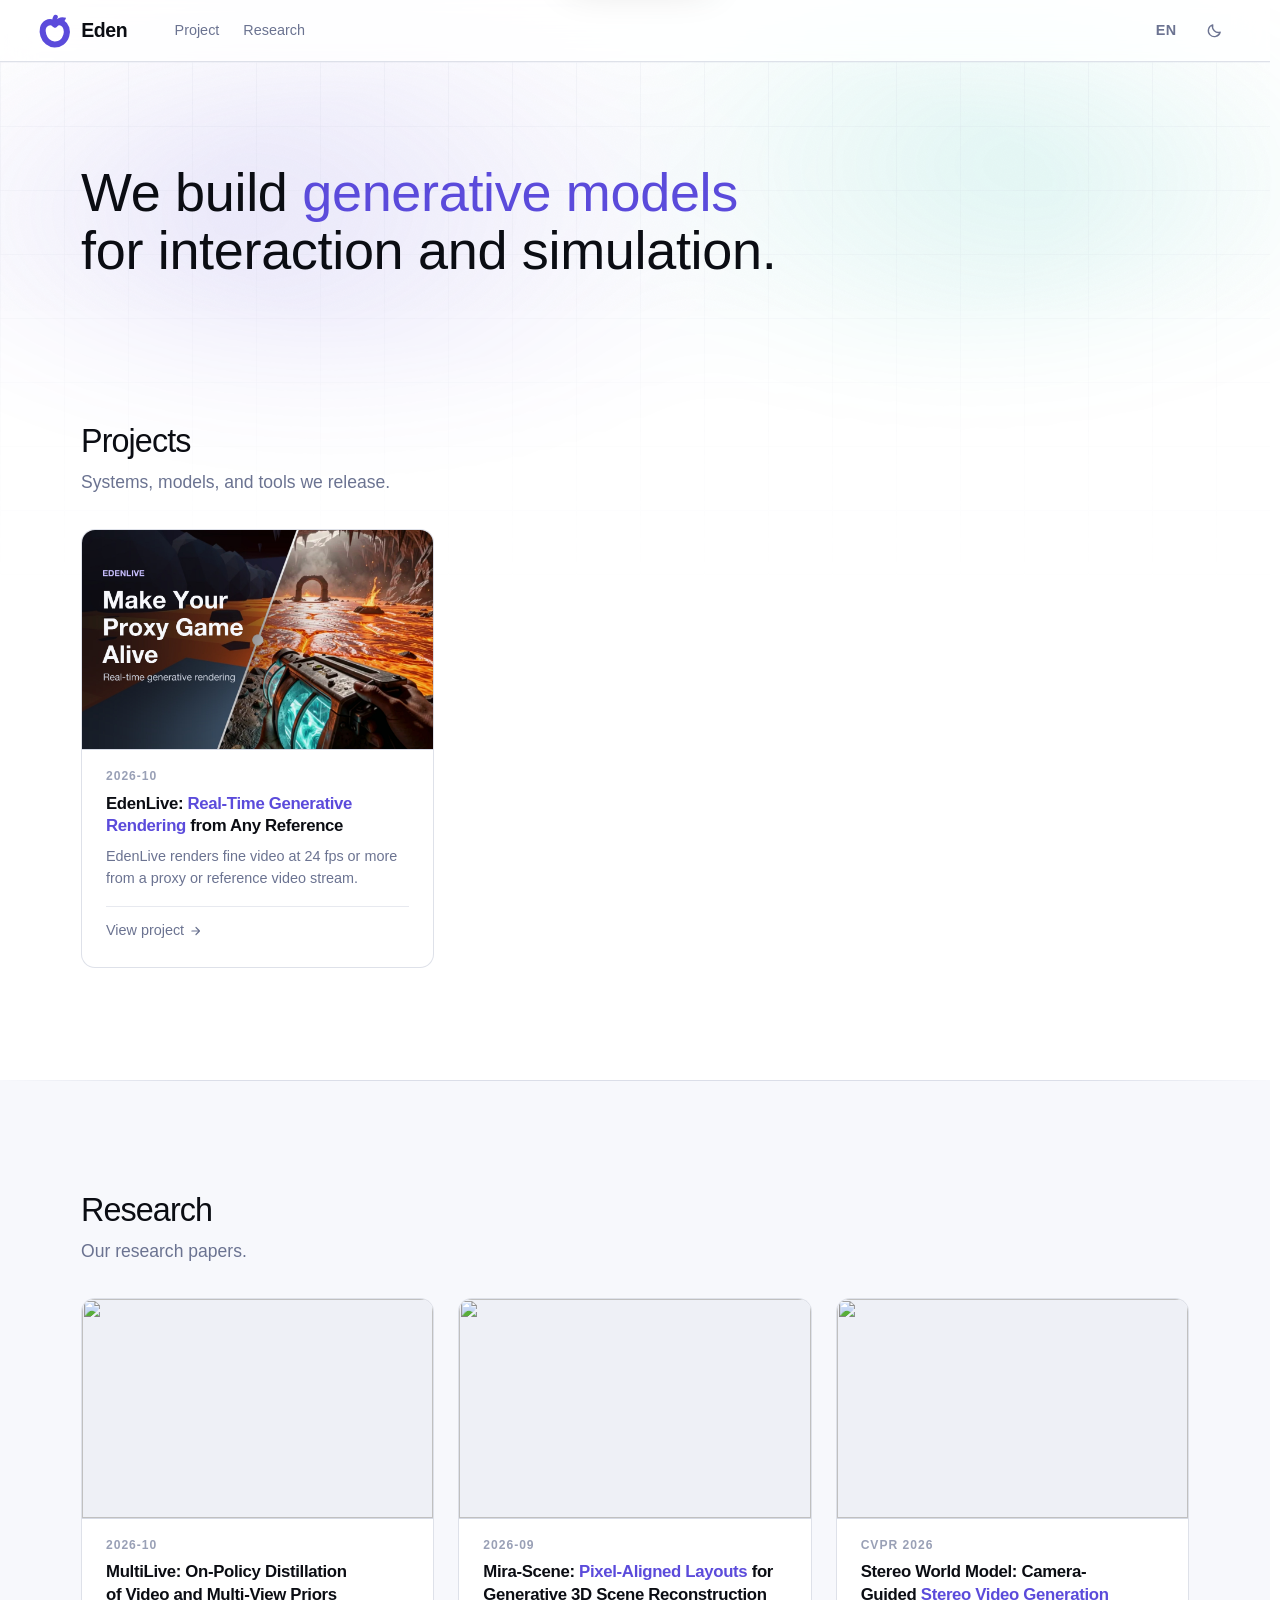
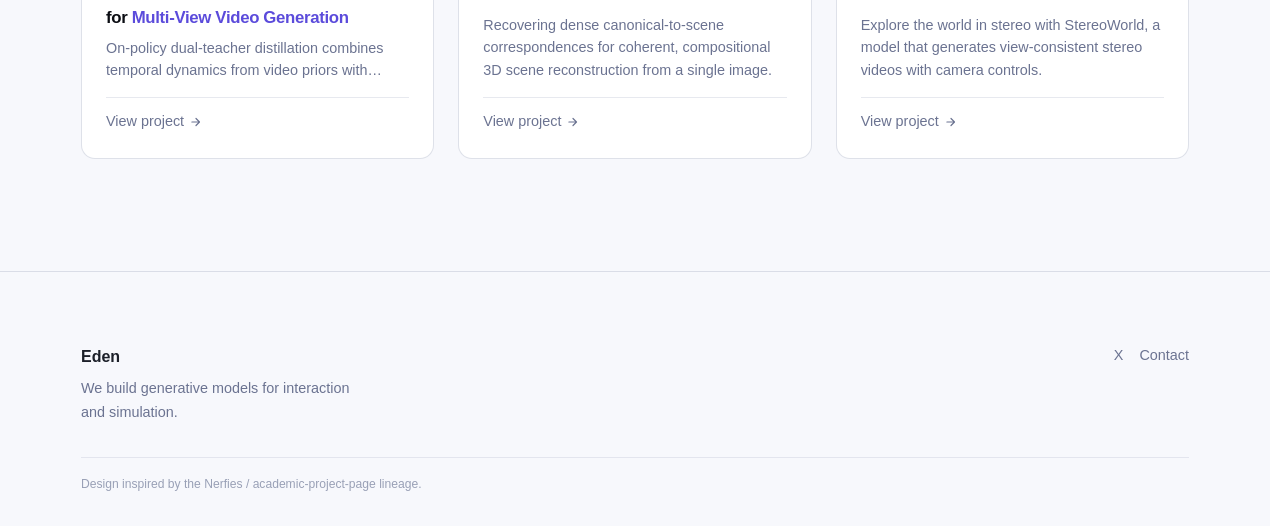
==== index.html @ 107001da "Add the EdenLive project page Real copy, hero video strip, and the four application carousels, with " ====
<!DOCTYPE html>
<html lang="zh-CN">
<head>
<meta charset="utf-8">
<meta name="viewport" content="width=device-width, initial-scale=1">

<!-- 下面这些 meta 的内容会被 js/app.js 按当前页面动态改写；
     这里的值是没有 JS 时的兜底 / 爬虫首屏看到的默认值。 -->
<title>Eden</title>
<meta name="description" content="Eden — generative models for interaction and simulation.">
<meta name="keywords" content="generative model, game, simulation, video generation, scene">
<meta name="author" content="Eden">
<link rel="canonical" href="">

<meta property="og:type" content="website">
<meta property="og:title" content="Eden">
<meta property="og:description" content="Eden — generative models for interaction and simulation.">
<meta property="og:image" content="https://huggingface.co/datasets/huanngzh/page-assets/resolve/main/assets/stereo-world/images/teaser.jpg">
<meta name="twitter:card" content="summary_large_image">

<link rel="icon" type="image/svg+xml" href="assets/favicon.svg">

<!-- 字体：Google Sans Flex（正文/标题）+ Google Sans Code（代码）。
     不想依赖 Google Fonts 就删掉这三行，CSS 里有系统字体兜底。 -->
<link rel="preconnect" href="https://fonts.googleapis.com">
<link rel="preconnect" href="https://fonts.gstatic.com" crossorigin>
<link rel="stylesheet" href="https://fonts.googleapis.com/css2?family=Google+Sans+Flex:opsz,wght@6..144,1..1000&family=Google+Sans+Code:wght@400;500&display=swap">

<link rel="stylesheet" href="css/style.css">
</head>

<body>
<!-- 下面这些静态文案由 js/app.js 的 initLang() 按当前语言改写，
     这里填的是无 JS 时的兜底值。 -->
<a class="skip-link" id="skip-link" href="#main">跳到正文</a>
<div class="progress" id="progress" aria-hidden="true"></div>

<!-- ==============================================================  header
     铺满整宽。左：team name。中：Project / Research / Blog 主导航。
     右：项目切换器（只在项目详情页出现）+ 主题切换。 -->
<header class="site-header" id="site-header">
  <div class="header-inner">
    <a class="brand" id="brand-link" href="?">
      <img class="brand__logo" id="brand-logo" src="assets/logo.svg" alt="">
      <span class="brand__name">
        <span class="full" id="brand-full">Eden</span>
        <span class="short" id="brand-short">Eden</span>
      </span>
    </a>

    <nav class="header-nav" id="header-nav" aria-label="主导航"></nav>

    <span class="header-spacer"></span>

    <!-- 项目切换器：列表页会被 JS 隐藏 -->
    <div class="switcher" id="switcher" hidden>
      <button class="switcher__btn" id="switcher-btn" type="button"
              aria-haspopup="listbox" aria-expanded="false" aria-controls="switcher-menu">
        <span class="label" id="switcher-label">Projects</span>
        <svg class="caret" viewBox="0 0 24 24" fill="none" stroke="currentColor"
             stroke-width="2.2" stroke-linecap="round" stroke-linejoin="round" aria-hidden="true">
          <path d="m6 9 6 6 6-6"/>
        </svg>
      </button>
      <div class="switcher__menu" id="switcher-menu" role="listbox"
           aria-label="选择项目" data-open="false"></div>
    </div>

    <!-- 中英切换：按钮上显示的是"当前语言"，点一下换到另一种 -->
    <button class="lang-btn" id="lang-toggle" type="button" aria-label="切换语言">中</button>

    <button class="icon-btn" id="theme-toggle" type="button" aria-label="切换深浅色模式"></button>
  </div>
</header>

<!-- ================================================================ main -->
<main id="main">
  <!-- hero 由 js 渲染：列表页是栏目标题，详情页是论文标题/作者/链接/teaser -->
  <div class="hero" id="hero">
    <div class="wrap">
      <p id="hero-placeholder" style="padding:5rem 0;color:var(--text-muted)">正在加载…</p>
    </div>
  </div>

  <!-- 章节内导航，吸附在 header 下面（只有详情页会填充） -->
  <nav class="toc" id="toc" aria-label="章节导航" hidden></nav>

  <!-- 列表页的卡片 / 详情页的各 section 都插到这里 -->
  <div id="sections"></div>
</main>

<!-- ============================================================== footer -->
<footer class="site-footer">
  <div class="wrap footer-grid">
    <div>
      <strong id="footer-team" style="color:var(--text);font-size:1rem"></strong>
      <p id="footer-note" style="margin-top:.4rem;max-width:46ch"></p>
    </div>
    <nav class="footer-links" id="footer-links" aria-label="页脚链接"></nav>
  </div>
  <div class="wrap">
    <p class="credit" id="footer-credit"></p>
  </div>
</footer>

<!-- ============================================================ lightbox -->
<div class="lightbox" id="lightbox" data-open="false" role="dialog" aria-modal="true" aria-label="放大预览">
  <button class="lightbox__close" id="lightbox-close" type="button" aria-label="关闭预览">
    <svg viewBox="0 0 24 24" fill="none" stroke="currentColor" stroke-width="2.2"
         stroke-linecap="round" aria-hidden="true"><path d="M6 6l12 12M18 6 6 18"/></svg>
  </button>
  <div class="lightbox__inner">
    <div id="lightbox-stage"></div>
    <p class="lightbox__caption" id="lightbox-caption"></p>
  </div>
</div>

<!-- 内容数据。改内容只动这个文件。 -->
<script src="data/projects.js"></script>
<script src="js/app.js"></script>
</body>
</html>
---- css/style.css ----
/* =============================================================================
 * Project page stylesheet
 * -----------------------------------------------------------------------------
 * 结构：tokens → reset → primitives → header → hero → sections → components
 *      → footer → motion → print
 * 换配色只需要动 :root 里 "品牌色" 那几行；深色模式会自动跟着推导。
 * ========================================================================== */

/* ============================================================ 1. TOKENS === */
:root {
  /* ---- 品牌色（换主题从这里开始，全站只用这两个）---- */
  --brand:      #5b4bdb;   /* 主色：链接、标题强调、进度条 */
  --accent:     #0fb5a6;   /* 副色：hero 环境光、复制成功态 */

  --brand-soft: color-mix(in srgb, var(--brand) 10%, var(--paper));
  --brand-ring: color-mix(in srgb, var(--brand) 32%, transparent);

  /* ---- 中性色阶 ---- */
  --ink-950: #0b0d13;
  --ink-900: #12141c;
  --ink-800: #1c2029;
  --ink-700: #333a4d;
  --ink-500: #6b7391;
  --ink-400: #99a0b6;
  --ink-300: #c4c9d8;
  --ink-100: #eef0f6;
  --ink-050: #f7f8fc;
  --paper:   #ffffff;

  /* ---- 语义色 ---- */
  --bg:            var(--paper);
  --bg-alt:        var(--ink-050);
  --bg-sunken:     var(--ink-100);
  --bg-glass:      color-mix(in srgb, var(--paper) 72%, transparent);
  --text:          var(--ink-800);
  --text-strong:   var(--ink-950);
  --text-muted:    var(--ink-500);
  --text-faint:    var(--ink-400);
  --border:        color-mix(in srgb, var(--ink-300) 55%, transparent);
  --border-strong: var(--ink-300);
  --hairline:      color-mix(in srgb, var(--ink-300) 40%, transparent);

  /* ---- 排版 ----
   * Google Sans Flex 是可变字体，正文和标题共用，
   * 层次靠字重和光学尺寸，不再单独上衬线。中文它不覆盖，落到后面的
   * PingFang / 雅黑。离线或被墙时整条回退到系统字体栈。 */
  --font-sans: "Google Sans Flex", -apple-system, BlinkMacSystemFont, "Segoe UI",
               "PingFang SC", "Hiragino Sans GB", "Microsoft YaHei",
               Roboto, Helvetica, Arial, sans-serif;
  --font-mono: "Google Sans Code", ui-monospace, SFMono-Regular, Menlo,
               Consolas, "Liberation Mono", monospace;

  /* 流式字号：clamp(最小, 基准+视口, 最大) */
  --step--2: clamp(0.72rem, 0.71rem + 0.06vw, 0.76rem);
  --step--1: clamp(0.84rem, 0.82rem + 0.10vw, 0.90rem);
  --step-0:  clamp(1.00rem, 0.97rem + 0.16vw, 1.10rem);
  --step-1:  clamp(1.18rem, 1.09rem + 0.40vw, 1.42rem);
  --step-2:  clamp(1.50rem, 1.30rem + 0.90vw, 2.05rem);
  --step-3:  clamp(1.95rem, 1.55rem + 1.70vw, 2.90rem);
  /* 大标题封顶 3.375rem = 54px，配字重 500。分量靠字号顶到这个尺寸，
     不是靠加粗，也不是靠更大的展示字号。 */
  --step-4:  clamp(2.15rem, 1.35rem + 2.6vw, 3.375rem);

  /* ---- 间距 / 尺寸 ---- */
  --space-1: .25rem;  --space-2: .5rem;   --space-3: .75rem;
  --space-4: 1rem;    --space-5: 1.5rem;  --space-6: 2rem;
  --space-8: 4.5rem;  --space-9: 7rem;

  --measure: 68ch;
  --page: 1180px;
  --page-wide: 1400px;
  --header-h: 62px;
  /* 右侧竖排章节导航（.toc）的列宽。浮层自身的宽度，
     以及视口放不下它时正文让位的偏移量都用它。 */
  --toc-w: 12.5rem;

  --radius-xs: 5px;
  --radius-sm: 9px;
  --radius:    14px;
  --radius-pill: 999px;

  /* ---- 阴影 ----------------------------------------------------------
   * 整体走克制路线，平面元素一律用 1px border，不用阴影堆层次。
   * 这两个只给"浮在页面之上"的东西用：切换器菜单、灯箱。 */
  --shadow-3: 0 4px 8px -2px rgba(12, 14, 22, .06),
              0 18px 40px -12px rgba(12, 14, 22, .16);
  --shadow-4: 0 8px 16px -6px rgba(12, 14, 22, .10),
              0 32px 70px -20px rgba(12, 14, 22, .26);
  --ring: 0 0 0 1px color-mix(in srgb, var(--ink-900) 6%, transparent);

  --ease:     cubic-bezier(.22, .61, .36, 1);
  --ease-out: cubic-bezier(.16, 1, .3, 1);
  --dur: 240ms;

  /* 噪点质感：内联 SVG，零请求 */
  --noise: url("data:image/svg+xml,%3Csvg xmlns='http://www.w3.org/2000/svg' width='140' height='140'%3E%3Cfilter id='n'%3E%3CfeTurbulence type='fractalNoise' baseFrequency='.9' numOctaves='3'/%3E%3C/filter%3E%3Crect width='140' height='140' filter='url(%23n)' opacity='.55'/%3E%3C/svg%3E");
}

/* ---- 深色模式：一处定义，两处引用（媒体查询 + data-theme） ---- */
@media (prefers-color-scheme: dark) {
  :root:not([data-theme="light"]) {
    --brand: #9d8cff; --accent: #38d3c2;
    --brand-soft: color-mix(in srgb, var(--brand) 16%, var(--bg-alt));
    --brand-ring: color-mix(in srgb, var(--brand) 38%, transparent);

    --paper: #0b0d14;
    --bg: #0b0d14; --bg-alt: #10131c; --bg-sunken: #171b26;
    --bg-glass: color-mix(in srgb, #0b0d14 74%, transparent);
    --text: #e5e8f1; --text-strong: #f5f7fb;
    --text-muted: #a3aabf; --text-faint: #757c93;
    --border: #232937; --border-strong: #333b4d; --hairline: #1c212c;
    --ring: 0 0 0 1px rgba(255, 255, 255, .06);

    --shadow-3: 0 18px 40px -14px rgba(0,0,0,.65);
    --shadow-4: 0 34px 74px -22px rgba(0,0,0,.78);
  }
}
:root[data-theme="dark"] {
  --brand: #9d8cff; --accent: #38d3c2;
  --brand-soft: color-mix(in srgb, var(--brand) 16%, var(--bg-alt));
  --brand-ring: color-mix(in srgb, var(--brand) 38%, transparent);
  --paper: #0b0d14;
  --bg: #0b0d14; --bg-alt: #10131c; --bg-sunken: #171b26;
  --bg-glass: color-mix(in srgb, #0b0d14 74%, transparent);
  --text: #e5e8f1; --text-strong: #f5f7fb;
  --text-muted: #a3aabf; --text-faint: #757c93;
  --border: #232937; --border-strong: #333b4d; --hairline: #1c212c;
  --ring: 0 0 0 1px rgba(255,255,255,.06);
  --shadow-3: 0 18px 40px -14px rgba(0,0,0,.65);
  --shadow-4: 0 34px 74px -22px rgba(0,0,0,.78);
}

/* ============================================================= 2. RESET === */
*, *::before, *::after { box-sizing: border-box; }
html {
  -webkit-text-size-adjust: 100%;
  scroll-behavior: smooth;
  scrollbar-gutter: stable;
}
body {
  margin: 0;
  background: var(--bg);
  color: var(--text);
  font-family: var(--font-sans);
  /* 正文锁在小光学尺寸。不写 wght 轴：font-variation-settings 里一旦
     带了 wght，就会盖掉全站的 font-weight，加粗和各处字重全部失效。 */
  font-optical-sizing: none;
  font-variation-settings: "opsz" 18;
  font-weight: 430;
  font-size: var(--step-0);
  line-height: 1.66;
  -webkit-font-smoothing: antialiased;
  -moz-osx-font-smoothing: grayscale;
  text-rendering: optimizeLegibility;
  overflow-x: hidden;
}
img, svg, video, canvas { max-width: 100%; height: auto; display: block; }
h1, h2, h3, h4 {
  margin: 0; line-height: 1.16;
  /* Google Sans Flex 大字号加粗发虚，标题走 500：这是它在大光学尺寸下
     还能保持笔画干净的上限，再高就开始糊。层次靠字号，不靠字重。 */
  font-weight: 500; letter-spacing: -0.02em;
  /* 大字号走大光学尺寸，字形更舒展。只锁 opsz，字重仍由 font-weight 决定。 */
  font-variation-settings: "opsz" 72;
  color: var(--text-strong); text-wrap: balance;
}
p { margin: 0 0 1em; text-wrap: pretty; }
p:last-child { margin-bottom: 0; }
a { color: var(--brand); text-decoration: none; transition: color var(--dur) var(--ease); }
a:hover { text-decoration: underline; text-underline-offset: 3px; text-decoration-thickness: 1.5px; }
:focus-visible { outline: 2.5px solid var(--brand); outline-offset: 3px; border-radius: 5px; }
:focus:not(:focus-visible) { outline: none; }
button { font: inherit; color: inherit; }
code, pre, kbd, samp { font-family: var(--font-mono); font-size: .9em; }
code:not(pre code) {
  background: var(--bg-sunken); border: 1px solid var(--hairline);
  padding: .12em .4em; border-radius: var(--radius-xs);
  color: color-mix(in srgb, var(--brand) 78%, var(--text));
  font-weight: 500;
}
table { border-collapse: collapse; }
::selection { background: color-mix(in srgb, var(--brand) 26%, transparent); color: var(--text-strong); }

/* 细滚动条 */
* { scrollbar-width: thin; scrollbar-color: var(--border-strong) transparent; }
*::-webkit-scrollbar { width: 9px; height: 9px; }
*::-webkit-scrollbar-thumb {
  background: var(--border-strong); border-radius: 99px;
  border: 2px solid transparent; background-clip: content-box;
}
*::-webkit-scrollbar-track { background: transparent; }

.sr-only {
  position: absolute; width: 1px; height: 1px; padding: 0; margin: -1px;
  overflow: hidden; clip: rect(0 0 0 0); white-space: nowrap; border: 0;
}
.skip-link {
  position: fixed; left: 50%; top: -70px; transform: translateX(-50%);
  z-index: 400; background: var(--brand); color: #fff; font-weight: 560;
  padding: .65rem 1.2rem; border-radius: 0 0 var(--radius) var(--radius);
  box-shadow: var(--shadow-3); transition: top var(--dur) var(--ease-out);
}
.skip-link:focus { top: 0; text-decoration: none; }

/* ======================================================== 3. PRIMITIVES === */
.wrap {
  width: 100%; max-width: var(--page); margin-inline: auto;
  padding-inline: clamp(1.15rem, 4.5vw, 2.25rem);
}
.wrap--wide { max-width: var(--page-wide); }
/* 居中轮播的 section 要更宽：视频本身 960px，两侧还各有一个 40px 的翻页按钮。
   只放宽这一个 section，正文和标题不跟着变 —— 它们各自有自己的限宽。
   选择器要比「目录可见时收窄正文」那条更具体，否则会被它压回 976px。
   同时也要给目录让位：1180px 写死的话，1440 以下的视口里轮播会盖住右侧目录。 */
body:has(#toc:not([hidden])) #sections .wrap.wrap--carousel {
  max-width: min(1180px, calc(100vw - 2 * (var(--toc-w) + 2rem)));
}
.measure, .prose { max-width: var(--measure); }
.prose { color: var(--text-muted); }
.prose strong, .prose b { color: var(--text); font-weight: 620; }

/* 顶部滚动进度条：细一点、单色，不用三色渐变 */
.progress {
  position: fixed; inset: 0 0 auto 0; height: 2px; z-index: 150;
  transform-origin: 0 50%; transform: scaleX(var(--p, 0));
  background: var(--brand); opacity: .8; pointer-events: none;
}

/* ============================================================ 4. HEADER === */
/* header 铺满整个视口宽度：内容不受 --page 容器约束，左右各贴边留内距。
 * 底部常驻一条整宽发丝线，把导航和正文明确分开。 */
.site-header {
  position: sticky; top: 0; z-index: 100;
  height: var(--header-h); display: flex; align-items: center;
  background: var(--bg-glass);
  backdrop-filter: saturate(190%) blur(16px);
  -webkit-backdrop-filter: saturate(190%) blur(16px);
  border-bottom: 1px solid var(--border);
  transition: border-color var(--dur) var(--ease);
}
.site-header[data-scrolled="true"] { border-bottom-color: var(--border-strong); }

.header-inner {
  display: flex; align-items: center; gap: var(--space-3);
  width: 100%; max-width: none;
  padding-inline: clamp(1.15rem, 3vw, 2.5rem);
}

.brand { display: inline-flex; align-items: center; gap: .55rem; flex-shrink: 0; }
.brand:hover { text-decoration: none; }
/* logo 不做 hover 旋转 —— 那种小动效在学术站点上显得轻浮。
 * 没有 border-radius：现在的标志是无底板的线条图形，切圆角会削掉环和箭尖。 */
.brand__logo { width: 34px; height: 34px; }
/* 品牌名刻意比导航（--step--1）大一档半：header 里要有明确的主次，
 * 「Eden」是站点身份、Project/Research/Blog 是次级入口。 */
.brand__name {
  font-weight: 680; font-size: 1.22rem;
  letter-spacing: -0.02em; color: var(--text-strong);
}
.brand__name .short { display: none; }
/* 窄屏收一档，别把导航挤出去。团队名 "Eden" 本身够短，
 * full 和 short 其实是同一个词，这两行只是保留模板的切换机制。 */
@media (max-width: 660px) {
  .brand__logo { width: 29px; height: 29px; }
  .brand__name { font-size: 1.1rem; }
  .brand__name .full { display: none; }
  .brand__name .short { display: inline; }
}

.header-spacer { flex: 1 1 auto; }

/* 主导航：Research / Blog。紧跟在 team name 右边，不推到最右。 */
.header-nav {
  display: flex; align-items: center; gap: .1rem;
  margin-left: var(--space-5);
}
.header-nav a {
  position: relative;
  color: var(--text-muted); font-size: var(--step--1); font-weight: 520;
  padding: .42rem .7rem; border-radius: var(--radius-xs);
  transition: color var(--dur) var(--ease);
}
.header-nav a:hover { color: var(--text-strong); text-decoration: none; }
/* 当前栏目：加深 + 底部一小段下划线 */
.header-nav a[aria-current="page"] { color: var(--text-strong); font-weight: 600; }
.header-nav a[aria-current="page"]::after {
  content: ''; position: absolute; left: .7rem; right: .7rem; bottom: -.25rem;
  height: 2px; background: var(--text-strong); border-radius: 2px;
}
@media (max-width: 560px) { .header-nav { margin-left: var(--space-3); } }

/* 语言切换：和主题按钮同一体系，只是里面是字不是图标。
 * 宽度固定，避免"中"和"EN"来回切时 header 抖动。 */
.lang-btn {
  display: inline-grid; place-items: center; flex: 0 0 auto;
  min-width: 35px; height: 35px; padding: 0 .45rem;
  border-radius: var(--radius-sm);
  background: transparent; border: 1px solid transparent; cursor: pointer;
  color: var(--text-muted);
  font-size: var(--step--1); font-weight: 600; letter-spacing: .02em;
  font-variant-numeric: tabular-nums;
  transition: background var(--dur) var(--ease), color var(--dur) var(--ease),
              border-color var(--dur) var(--ease);
}
.lang-btn:hover {
  background: var(--bg-sunken); color: var(--text-strong); border-color: var(--hairline);
}

.icon-btn {
  display: inline-grid; place-items: center; flex: 0 0 auto;
  width: 35px; height: 35px; border-radius: var(--radius-sm);
  background: transparent; border: 1px solid transparent; cursor: pointer;
  color: var(--text-muted);
  transition: background var(--dur) var(--ease), color var(--dur) var(--ease),
              border-color var(--dur) var(--ease);
}
.icon-btn:hover { background: var(--bg-sunken); color: var(--text-strong); border-color: var(--hairline); }
.icon-btn svg { width: 17px; height: 17px; }

/* ---- 项目切换器 ---- */
.switcher { position: relative; flex-shrink: 0; }
.switcher__btn {
  display: inline-flex; align-items: center; gap: .45rem;
  height: 34px; padding: 0 .5rem 0 .8rem;
  background: transparent; border: 1px solid var(--border);
  border-radius: var(--radius-sm); cursor: pointer;
  font-size: var(--step--1); font-weight: 540; color: var(--text);
  max-width: 16rem;
  transition: border-color var(--dur) var(--ease), background var(--dur) var(--ease);
}
.switcher__btn:hover { border-color: var(--border-strong); background: var(--bg-alt); }
.switcher__btn .label { overflow: hidden; text-overflow: ellipsis; white-space: nowrap; }
.switcher__btn .caret {
  width: 14px; height: 14px; flex: 0 0 14px; color: var(--text-faint);
  transition: transform var(--dur) var(--ease);
}
.switcher__btn[aria-expanded="true"] .caret { transform: rotate(180deg); }

.switcher__menu {
  position: absolute; top: calc(100% + 10px); right: 0;
  width: min(25rem, calc(100vw - 2rem));
  background: var(--bg); border: 1px solid var(--border);
  border-radius: var(--radius); box-shadow: var(--shadow-4), var(--ring);
  padding: var(--space-2); z-index: 120;
  max-height: min(72vh, 36rem); overflow-y: auto; overscroll-behavior: contain;
  opacity: 0; transform: translateY(-8px) scale(.98); pointer-events: none;
  transition: opacity 170ms var(--ease-out), transform 170ms var(--ease-out);
}
.switcher__menu[data-open="true"] { opacity: 1; transform: none; pointer-events: auto; }
.switcher__menu-head {
  font-size: var(--step--2); text-transform: uppercase; letter-spacing: .1em;
  color: var(--text-faint); font-weight: 660;
  padding: var(--space-2) var(--space-3) var(--space-1);
}
.switcher__item {
  display: flex; gap: var(--space-3); width: 100%; text-align: left;
  padding: var(--space-3); border: 0; background: transparent; cursor: pointer;
  border-radius: var(--radius-sm); align-items: center;
  transition: background var(--dur) var(--ease);
}
.switcher__item:hover, .switcher__item:focus-visible { background: var(--bg-alt); }
.switcher__item[aria-current="true"] {
  background: var(--brand-soft);
  box-shadow: inset 0 0 0 1px var(--brand-ring);
}
.switcher__item .thumb {
  width: 62px; height: 42px; flex: 0 0 62px; object-fit: cover;
  border-radius: var(--radius-xs); box-shadow: var(--ring); background: var(--bg-sunken);
}
.switcher__item .meta { min-width: 0; flex: 1; }
.switcher__item .name {
  font-weight: 600; font-size: .95rem; color: var(--text-strong);
  display: block; overflow: hidden; text-overflow: ellipsis; white-space: nowrap;
}
.switcher__item .sub {
  font-size: .8rem; color: var(--text-muted); display: block;
  overflow: hidden; text-overflow: ellipsis; white-space: nowrap;
}
.switcher__item .tick { color: var(--brand); flex: 0 0 16px; opacity: 0; }
.switcher__item[aria-current="true"] .tick { opacity: 1; }
.switcher__item .tick svg { width: 16px; height: 16px; }

/* ============================================================== 5. HERO === */
.hero {
  position: relative; isolation: isolate;
  padding: clamp(3rem, 8vw, 6.5rem) 0 var(--space-6);
}
/* 环境光：一团极淡的品牌色晕，不漂移不动画。
 * 原来是三色极光 + 26s 循环位移，太喧闹；现在只留一点冷暖倾向。 */
.hero__aurora {
  position: absolute; inset: -40% -20% auto -20%; height: 780px; z-index: -2;
  pointer-events: none; filter: blur(80px);
  opacity: .16;
  background:
    radial-gradient(40% 46% at 28% 32%, var(--brand), transparent 70%),
    radial-gradient(34% 40% at 72% 26%, var(--accent), transparent 70%);
  mask-image: radial-gradient(70% 58% at 50% 32%, #000 34%, transparent 76%);
  -webkit-mask-image: radial-gradient(70% 58% at 50% 32%, #000 34%, transparent 76%);
}
@media (prefers-color-scheme: dark) { :root:not([data-theme="light"]) .hero__aurora { opacity: .22; } }
:root[data-theme="dark"] .hero__aurora { opacity: .22; }
/* 网格：向下淡出 */
.hero__grid {
  position: absolute; inset: 0 0 auto 0; height: 640px; z-index: -1;
  pointer-events: none; opacity: .38;
  background-image:
    linear-gradient(to right, var(--hairline) 1px, transparent 1px),
    linear-gradient(to bottom, var(--hairline) 1px, transparent 1px);
  background-size: 64px 64px;
  mask-image: linear-gradient(to bottom, #000 0%, rgba(0,0,0,.5) 45%, transparent 82%);
  -webkit-mask-image: linear-gradient(to bottom, #000 0%, rgba(0,0,0,.5) 45%, transparent 82%);
}
/* ---- 视频背景条（数据里配了 backdrop）--------------------------------
 * 标题、作者、按钮压在一段视频上。
 * 视频条到按钮行为止就结束 —— TL;DR、teaser 和 highlights 在条外面的
 * 正常背景上，不然装饰视频会压在真正要看的内容底下。
 * 和三层静态背景互斥：配了 backdrop 就不画网格和晕光，否则会透在画面上。
 * 这条自带深色画面，所以里面的文字一律写死浅色，不跟随深浅主题。 */
.hero:has(.hero__band) { padding-top: 0; }
.hero__band {
  position: relative; isolation: isolate;
  /* 760px：够放下标题 + 作者 + 按钮，又不至于把正文推到首屏外。
     小屏按视口收，否则手机上要滑很久才见正文。 */
  min-height: min(760px, 100vh);
  display: flex; flex-direction: column; justify-content: center;
  padding: clamp(3.5rem, 8vw, 6rem) 0 clamp(3rem, 6vw, 4.5rem);
  /* header 是半透明吸顶的，视频条顶到它下面会更像一整块 */
  margin-top: 0;
}
.hero__film {
  position: absolute; inset: 0; z-index: -1; overflow: hidden;
  /* 条带本身的底色。素材是 832×480、按 contain 放，边上会露出这个底 */
  background: #0d1017;
}
/* backdrop.src 那种单个铺满的素材 */
.hero__film > img, .hero__film > video {
  width: 100%; height: 100%; object-fit: cover;
}

/* ---- 滚动条带（backdrop.rows）----------------------------------------
 * 两行等高，各自横向匀速滚动、方向相反。位移由 JS 写在 track 的 transform 上
 * （见 initHeroStrip），CSS 只管布局和尺寸。 */
.hero__strip {
  position: absolute; inset: 0;
  display: grid; grid-template-rows: repeat(2, minmax(0, 1fr));
  gap: 8px; padding: 8px 0;
  pointer-events: none;
}
.hero__strip-row { min-height: 0; overflow: hidden; }
.hero__strip-track {
  display: flex; gap: 8px; width: max-content; height: 100%;
  align-items: center;
  will-change: transform;
}
.hero__tile {
  position: relative; overflow: hidden;
  /* --tile-w 由 JS 按行高算出来（保持 832:480，且不超过原生宽度） */
  flex: 0 0 var(--tile-w, 832px); width: var(--tile-w, 832px);
  aspect-ratio: 832 / 480;
  border-radius: 10px; background: #141820;
}
/* contain 而不是 cover：这些是生成结果，裁掉边缘就看不出画面在干什么了 */
.hero__tile > video { width: 100%; height: 100%; object-fit: contain; }
.hero__tile[data-failed="true"] > video { visibility: hidden; }

/* 暂停按钮：压在条带右下角。动效和流量都该能被用户掐掉。 */
.hero__strip-toggle {
  position: absolute; right: clamp(1rem, 3vw, 2rem); bottom: clamp(1rem, 3vw, 1.75rem);
  z-index: 2;
  display: grid; place-items: center;
  width: 38px; height: 38px; padding: 0;
  color: #fff; background: rgba(12, 18, 26, .5);
  border: 1px solid rgba(255, 255, 255, .28); border-radius: 50%;
  backdrop-filter: blur(8px); cursor: pointer;
  transition: background var(--dur) var(--ease), border-color var(--dur) var(--ease);
}
.hero__strip-toggle:hover {
  background: rgba(12, 18, 26, .8); border-color: rgba(255, 255, 255, .6);
}
.hero__strip-toggle svg { width: 14px; height: 14px; }
/* 蒙版：压暗背景，让文字在任意亮度的画面上都读得清。
 * 两道渐变叠起来：竖向那道管上下边缘，横向那道在文字这一侧稍重一点。
 * 不用纯色平铺 —— 那样画面会整体发灰。
 * 整体压得克制：素材本身是要给人看的，压太狠就只剩一片灰底。
 * 文字那一侧够读就行，右半边基本放开。 */
.hero__film-shade {
  position: absolute; inset: 0;
  background:
    linear-gradient(to bottom,
      rgba(8, 10, 16, .42) 0%,
      rgba(8, 10, 16, .26) 45%,
      rgba(8, 10, 16, .5) 100%),
    linear-gradient(100deg,
      rgba(8, 10, 16, .4) 0%,
      rgba(8, 10, 16, .16) 58%,
      rgba(8, 10, 16, 0) 100%);
}
/* 蒙版调淡之后，标题/作者这些文字要自己扛住花背景：加一点很轻的
   文字阴影，比继续压暗整块画面划算。 */
.hero__band .hero__title,
.hero__band .authors,
.hero__band .affils,
.hero__band .author-notes,
.hero__band .hero__venue,
.hero__band .hero__back {
  text-shadow: 0 1px 10px rgba(6, 9, 15, .55), 0 1px 2px rgba(6, 9, 15, .4);
}
/* teaser / highlights 落在条外面，给一点上边距把两块分开 */
.hero__below { padding-top: var(--space-8); }

/* 压在视频上的文字一律浅色（视频本身不跟随主题，所以这里写死） */
.hero__band .hero__title,
.hero__band .tldr__text { color: #f6f7fb; }
.hero__band .hero__title em { color: #b9aeff; }
.hero__band .authors,
.hero__band .authors a,
.hero__band .authors strong { color: #e8eaf4; }
.hero__band .affils,
.hero__band .author-notes,
.hero__band .hero__venue { color: #c3c8da; }
.hero__band .section__eyebrow { color: #c9c2ff; }
.hero__band .hero__back { color: #d6dae8; }
.hero__band .hero__back:hover { color: #fff; }
/* 按钮：实心那颗保持品牌色，描边那些改成浅色描边 */
.hero__band .btn--ghost {
  color: #f2f4fa; border-color: rgba(255, 255, 255, .42);
  background: rgba(255, 255, 255, .06);
}
.hero__band .btn--ghost:hover {
  color: #fff; border-color: rgba(255, 255, 255, .8);
  background: rgba(255, 255, 255, .14);
}

/* 噪点：给渐变加胶片颗粒，防止大面积色带 */
.hero__noise {
  position: absolute; inset: 0; z-index: -1; pointer-events: none;
  background-image: var(--noise); background-size: 140px;
  opacity: .045; mix-blend-mode: overlay;
}
@media (prefers-color-scheme: dark) { :root:not([data-theme="light"]) .hero__noise { opacity: .07; } }
:root[data-theme="dark"] .hero__noise { opacity: .07; }

.hero__title {
  font-size: var(--step-4); text-align: center;
  max-width: 26ch; margin-inline: auto;
  /* 字重 500、字距只收一点点（-0.006em）。收到 -0.027em 那种展示级字距
     在 54px 这个尺寸上会把字挤扁。 */
  letter-spacing: -0.006em; font-weight: 500; line-height: 1.06;
}
/* 论文详情页的标题（不是首页主张、也不是栏目名）。
 * 论文标题长，26ch 会挤成三行，放到 22em 正好两行。
 * 字号跟首页同一档（封顶 54px），不再单独放更大。 */
.hero__title:not(.hero__title--home):not(.hero__title--list) {
  max-width: 22em;
  font-size: var(--step-4);
}
/* 标题里 *星号* 包住的词：单一主色，不用渐变。
 * 渐变字在学术标题上显轻浮，纯色一样能强调。 */
.hero__title em { font-style: normal; color: var(--brand); }
/* 数据里配了 titleBreakAfter 时插的硬换行（见 app.js 的 heroTitleHTML）。
 * 窄屏就取消它 —— 那时候本来每行都放不下，再加一个强制断点只会多出一行很短的。 */
.hero-title-break { display: block; }
@media (max-width: 720px) { .hero-title-break { display: none; } }

/* 首页主张：左对齐，读起来像一句话而不像论文标题。
 * 16.5em 是按 Google Sans Flex 500 量的：54px 下「We build generative
 * models for」约 14em，「interaction and simulation.」约 12.1em，
 * 两行里较长的那行留一点余量。再窄就会掉成三行。 */
.hero__title--home {
  text-align: left; max-width: 16.5em; margin-inline: 0;
  font-size: var(--step-4);
  text-wrap: balance;
}
/* 栏目列表页标题：左对齐、小一号，只是个栏目名 */
.hero__title--list {
  text-align: left; margin-inline: 0; max-width: none;
  font-size: var(--step-3); letter-spacing: -0.03em;
}
.hero__title--home + .hero__subtitle,
.hero__title--list + .hero__subtitle {
  text-align: left; margin-inline: 0;
}

.hero__subtitle {
  font-size: var(--step-1); color: var(--text-muted); text-align: center;
  max-width: 56ch; margin: var(--space-5) auto 0;
  font-weight: 400; line-height: 1.55; letter-spacing: -0.008em;
}

/* ---- TL;DR ------------------------------------------------------------
 * 详情页 hero 里，链接行和 teaser 之间的一句话总结。整块居中，
 * 标签直接复用 .section__eyebrow（和 Abstract 上面的 Overview 一致）。
 * 正文用 --text（不是 --text-muted）：这句话是要被读的，不是补充说明。 */
/* 行宽和 .abstract 一样 74ch（都在继承的 --step-0 下算 ch，所以是真对齐的），
   标签和正文都居中。 */
.tldr {
  max-width: 74ch; margin: var(--space-6) auto 0;
  text-align: center;
}
.tldr__text {
  margin: 0; color: var(--text);
  font-size: var(--step-1); line-height: 1.65; letter-spacing: -0.008em;
}

/* 返回栏目的面包屑，在详情页标题上方 */
.hero__back {
  display: inline-flex; align-items: center; gap: .35rem;
  margin-bottom: var(--space-5);
  color: var(--text-muted); font-size: var(--step--1); font-weight: 540;
  transition: color var(--dur) var(--ease);
}
.hero__back:hover { color: var(--text-strong); text-decoration: none; }
.hero__back svg { width: 15px; height: 15px; }

/* ---- 会议信息 ----------------------------------------------------------
 * 参考 3D Gaussian Splatting / Nerfies 的做法：不用彩色胶囊，靠字距和
 * 两侧细渐变线撑起分量。没中会议就不填 venue 字段，整块自动消失。 */
.hero__venue {
  display: flex; align-items: center; justify-content: center;
  gap: clamp(.9rem, 3vw, 1.6rem);
  margin: var(--space-6) auto 0; max-width: 40rem;
}
/* 两侧发丝线：靠外淡出，视觉上把文字"托"在中间 */
.hero__venue::before, .hero__venue::after {
  content: ''; flex: 1 1 auto; height: 1px; min-width: 1.5rem;
  background: linear-gradient(90deg, transparent, var(--border-strong));
}
.hero__venue::after { background: linear-gradient(90deg, var(--border-strong), transparent); }

.hero__venue-text {
  flex: 0 0 auto; text-align: center;
  font-size: clamp(.94rem, .88rem + .25vw, 1.1rem);
  font-weight: 620; letter-spacing: .11em; text-transform: uppercase;
  color: var(--text); white-space: nowrap;
}
/* 荣誉（Oral / Highlight / Best Paper）跟在会议后面，用主色和分隔点区分 */
.hero__venue-text .badge { color: var(--brand); }
.hero__venue-text .badge::before {
  content: '·'; color: var(--text-faint); margin: 0 .5em; font-weight: 400;
}
/* 副标注，例如 "(ACM Transactions on Graphics)"。
 * 放在 .hero__venue 外面，这样两侧的线只对齐会议名那一行，不会被压低。 */
.hero__venue-note {
  margin: .5rem auto 0; text-align: center;
  font-size: var(--step--1); font-weight: 420; letter-spacing: .02em;
  color: var(--text-muted);
}
@media (max-width: 560px) {
  .hero__venue::before, .hero__venue::after { display: none; }
  .hero__venue-text { white-space: normal; }
}

.authors {
  margin: var(--space-6) auto 0; text-align: center;
  font-size: 1.04rem; max-width: 64ch; line-height: 2;
}
.authors a { color: var(--text); font-weight: 430; }
.authors a:hover { color: var(--brand); }
/* 重点作者（数据里 bold: true）不再加粗：这套字体在这个字号下加粗发虚，
 * 只靠颜色把名字从一行里提出来。 */
.authors strong { font-weight: 450; color: var(--text-strong); }
.authors sup { color: var(--brand); font-size: .7em; padding-left: 1px; font-weight: 600; }
.affils {
  margin: var(--space-3) auto 0; text-align: center;
  color: var(--text-muted); font-size: var(--step--1); max-width: 64ch; line-height: 1.8;
}
.affils sup { color: var(--brand); padding-right: 2px; font-weight: 600; }
.author-notes {
  margin-top: var(--space-2); text-align: center;
  color: var(--text-faint); font-size: var(--step--2);
}

/* ---- 链接按钮 ---- */
.link-row {
  display: flex; flex-wrap: wrap; justify-content: center;
  gap: .55rem; margin-top: var(--space-6);
}
/* 首个按钮实心（纯色，不用渐变和高光），其余描边。
 * 原来带顶部高光 + 上浮 + 三层阴影，太"产品化"。 */
.btn {
  display: inline-flex; align-items: center; gap: .5rem;
  padding: .6rem 1.15rem; border-radius: var(--radius-pill);
  font-size: .93rem; font-weight: 560; cursor: pointer; white-space: nowrap;
  border: 1px solid var(--ink-900); background: var(--ink-900); color: var(--paper);
  transition: opacity var(--dur) var(--ease), color var(--dur) var(--ease),
              border-color var(--dur) var(--ease), background var(--dur) var(--ease);
}
.btn:hover { text-decoration: none; opacity: .84; }
.btn svg { width: 15px; height: 15px; flex: 0 0 15px; }

.btn--ghost {
  background: transparent; color: var(--text); border-color: var(--border-strong);
}
.btn--ghost:hover { opacity: 1; color: var(--text-strong); border-color: var(--text-muted); }
.btn--brand { background: var(--brand); border-color: var(--brand); color: #fff; }

/* 深色模式：实心按钮反色成浅底深字 */
@media (prefers-color-scheme: dark) {
  :root:not([data-theme="light"]) .btn {
    background: var(--ink-100); border-color: var(--ink-100); color: var(--ink-950);
  }
  :root:not([data-theme="light"]) .btn--ghost {
    background: transparent; color: var(--text); border-color: var(--border-strong);
  }
  :root:not([data-theme="light"]) .btn--brand {
    background: var(--brand); border-color: var(--brand); color: var(--ink-950);
  }
}
:root[data-theme="dark"] .btn {
  background: var(--ink-100); border-color: var(--ink-100); color: var(--ink-950);
}
:root[data-theme="dark"] .btn--ghost {
  background: transparent; color: var(--text); border-color: var(--border-strong);
}
:root[data-theme="dark"] .btn--brand {
  background: var(--brand); border-color: var(--brand); color: var(--ink-950);
}

/* ---- teaser 画框 ----------------------------------------------------------
 * 原来是大圆角 + 四层阴影 + 玻璃内描边。改成小圆角 + 一条发丝线，
 * 让内容自己说话，画框退到背景里。 */
.teaser { margin: var(--space-8) 0 0; }
.frame {
  position: relative;
  border: 1px solid var(--border); border-radius: var(--radius);
  background: var(--bg-alt); overflow: hidden;
}
.frame > img, .frame > video { width: 100%; display: block; }
/* 视频在元数据回来之前没有固有高度。全局 height:auto 会把它收成一条线，
   轮播的 overflow:hidden 再把整页裁掉。比例跟轮播成片一致（1280×704），
   写 16:9 会在画面上下留出一条空。 */
.frame > video:not([poster]) { aspect-ratio: 1280 / 704; height: auto; object-fit: cover; }

/* 轮播样例的播放/暂停。原生控制条没法只留一个按钮，所以换成自己画的：
   鼠标移到视频上（或键盘聚焦）时，正中央浮出一个圆形按钮。
   外观直接沿用顶部背景条带的 .hero__strip-toggle，整体放大约 1.5 倍
   （38px 圆 / 14px 图标 → 57px / 21px），免得同一个页面上两套播放按钮长得不一样。
   平时不显示 —— 视频自己在循环播放，按钮只在读者想停下来看时才出现。 */
.csample__toggle {
  position: absolute; top: 50%; left: 50%;
  transform: translate(-50%, -50%);
  width: 57px; height: 57px; border-radius: 50%;
  display: grid; place-items: center;
  color: #fff; background: rgba(12, 18, 26, .5);
  border: 1px solid rgba(255, 255, 255, .28);
  backdrop-filter: blur(8px); cursor: pointer; padding: 0;
  opacity: 0;
  transition: opacity var(--dur) var(--ease),
    background var(--dur) var(--ease), border-color var(--dur) var(--ease);
}
.csample__toggle svg { width: 21px; height: 21px; }
.frame:hover > .csample__toggle,
.csample__toggle:focus-visible { opacity: 1; }
.csample__toggle:hover {
  background: rgba(12, 18, 26, .8); border-color: rgba(255, 255, 255, .6);
}
/* 播放图标视觉重心偏右，往左挪一点才看起来在正中 */
.csample__toggle[data-state="paused"] svg { margin-left: 2px; }

/* 收窄的插图。示意图、对比图这类本来就不大的素材，铺满 1180px 会被放糊，
 * 而且和旁边满宽的视频抢注意力。给 section 里的 figure 挂
 * `figureClass: "figure--compact"` 就走这条（用法见 data/projects.js 的
 * mira-scene / motivation 那节）。限宽加在 .frame 上而不是 figure 上，
 * 这样 figcaption 仍按 .caption 自己的 78ch 排，不会被一起挤窄。 */
.figure--compact .frame { max-width: 35rem; margin-inline: auto; }

.caption {
  margin: var(--space-4) auto 0; color: var(--text-muted);
  font-size: var(--step--1); line-height: 1.65; text-align: center; max-width: 78ch;
}
.caption b, .caption strong { color: var(--text); font-weight: 600; }

/* ---- 数字亮点 ----------------------------------------------------------
 * 原来是带渐变顶条、渐变数字、hover 上浮的卡片。改成用竖分隔线切分的
 * 一排数字，没有卡片没有底色 —— 数字本身够有分量，不需要盒子撑。 */
.stats {
  display: grid; margin-top: var(--space-8);
  grid-template-columns: repeat(auto-fit, minmax(10rem, 1fr));
  border-top: 1px solid var(--border); border-bottom: 1px solid var(--border);
}
.stat { padding: var(--space-5) var(--space-4); text-align: center; }
/* 竖分隔线用 box-shadow 画，避免最后一项右侧多出一条 */
.stat + .stat { box-shadow: inset 1px 0 0 var(--border); }
.stat__value {
  font-size: var(--step-2); font-weight: 500; line-height: 1.05;
  letter-spacing: -0.04em; font-variant-numeric: tabular-nums;
  color: var(--text-strong);
}
.stat__label {
  margin-top: .45rem; color: var(--text-muted);
  font-size: var(--step--1); letter-spacing: .005em;
}

/* ========================================================== 6. SECTIONS === */
.section {
  position: relative; padding: var(--space-9) 0;
  /* 只要躲开 header。原来还多留了 3.5rem 给通栏的 TOC 条，那条现在浮到
     右侧去了、不占正文高度，多留的部分会让锚点跳过头。 */
  scroll-margin-top: calc(var(--header-h) + 1rem);
}
.section + .section::before {
  content: ''; position: absolute; inset: 0 0 auto 0; height: 1px;
  background: linear-gradient(90deg, transparent, var(--border) 15%, var(--border) 85%, transparent);
}
.section--alt { background: var(--bg-alt); }
.section__head { margin-bottom: var(--space-6); }
.section__eyebrow {
  display: block;
  font-size: var(--step--2); text-transform: uppercase; letter-spacing: .13em;
  font-weight: 640; color: var(--text-faint); margin-bottom: .55rem;
}
.section__title { font-size: var(--step-2); letter-spacing: -0.028em; }
/* section 正文不限宽。原来这里是 max-width: var(--measure)（68ch ≈ 544px），
 * 但 section 自己有 --page（1180px）那么宽，结果段落只占了不到一半、靠左堆着，
 * 夹在满宽的图和画廊之间看起来就是「中间断行」。行宽可读性由 --page 和
 * .wrap 的内距去保证，这一层不用再收一次。
 * 真需要窄栏的地方单独加 .measure 或 .prose（见第 3 段 LAYOUT）。 */
.section__body { margin-top: var(--space-4); color: var(--text-muted); max-width: none; }
.section__body a { font-weight: 560; }

/* 摘要：和正文同一套无衬线，只靠字号和行距拉开。收窄行宽、标题居中。 */
.abstract { max-width: 74ch; margin-inline: auto; }
.abstract .section__head { text-align: center; }
.abstract__text {
  font-size: 1.14rem; line-height: 1.82; font-weight: 400;
  /* 比正文略大，光学尺寸跟着抬一档，避免大字号还用正文那套紧凑字形 */
  font-variation-settings: "opsz" 28;
  color: var(--ink-700); text-align: justify; text-justify: inter-word; hyphens: auto;
}
@media (prefers-color-scheme: dark) {
  :root:not([data-theme="light"]) .abstract__text { color: color-mix(in srgb, var(--text) 92%, transparent); }
}
:root[data-theme="dark"] .abstract__text { color: color-mix(in srgb, var(--text) 92%, transparent); }

/* ---- 首页 / 列表页的条目卡片 ------------------------------------------
 * 首页栏目预览和栏目列表页共用。整块可点，hover 只换边框和箭头位置。 */
.section__head--row {
  display: flex; align-items: flex-end; justify-content: space-between;
  gap: var(--space-5); flex-wrap: wrap;
}
.section__head--row .section__body { margin-top: var(--space-2); }
.link-more {
  display: inline-flex; align-items: center; gap: .35rem; flex: 0 0 auto;
  color: var(--text-muted); font-size: var(--step--1); font-weight: 540;
  white-space: nowrap; transition: color var(--dur) var(--ease);
}
.link-more:hover { color: var(--text-strong); text-decoration: none; }
.link-more svg { width: 14px; height: 14px; transition: transform var(--dur) var(--ease-out); }
.link-more:hover svg { transform: translateX(3px); }

.item-grid {
  display: grid; gap: var(--space-5);
  grid-template-columns: repeat(auto-fill, minmax(min(100%, 18rem), 1fr));
}
.item {
  display: flex; flex-direction: column;
  border: 1px solid var(--border); border-radius: var(--radius);
  background: var(--bg); overflow: hidden; color: inherit;
  transition: border-color var(--dur) var(--ease);
}
.item:hover { border-color: var(--border-strong); text-decoration: none; }
.item__media {
  aspect-ratio: 16 / 10; background: var(--bg-sunken);
  border-bottom: 1px solid var(--border); overflow: hidden;
}
.item__media img { width: 100%; height: 100%; object-fit: cover; }
.item__body {
  padding: var(--space-4) var(--space-5) var(--space-5);
  display: flex; flex-direction: column; flex: 1;
}
.item__meta {
  font-size: var(--step--2); letter-spacing: .08em; text-transform: uppercase;
  color: var(--text-faint); font-weight: 620;
}
.item__title {
  font-size: 1.05rem; font-weight: 620; margin: .4rem 0 .45rem;
  line-height: 1.35; color: var(--text-strong);
}
.item__title em { font-style: normal; color: var(--brand); }
.item__sub {
  color: var(--text-muted); font-size: .9rem; line-height: 1.55; margin: 0;
  display: -webkit-box; -webkit-line-clamp: 3; -webkit-box-orient: vertical; overflow: hidden;
}
/* 标题排到三行时由 fitCardSummaries() 挂上，简介收到两行，卡片高度更齐 */
.item__sub--tight { -webkit-line-clamp: 2; }
.item__more {
  display: inline-flex; align-items: center; gap: .3rem;
  margin-top: var(--space-4); padding-top: var(--space-3);
  border-top: 1px solid var(--hairline);
  color: var(--text-muted); font-size: var(--step--1); font-weight: 540;
}
.item__more svg { width: 14px; height: 14px; transition: transform var(--dur) var(--ease-out); }
.item:hover .item__more { color: var(--text-strong); }
.item:hover .item__more svg { transform: translateX(3px); }

/* ---- 章节导航（浮在正文右侧，竖排） -----------------------------------
 * 原来是吸附在 header 下的一条横向胶囊条，两个问题：章节一多就横向溢出、
 * 只能靠滚动看全（等于看不全）；而且它占掉一整条通栏高度，把 hero 和正文推开。
 * 现在改成 fixed 在视口右侧的竖列，不占正文的流，章节多了往下长。
 *
 * 为什么是 fixed 而不是 sticky：sticky 要待在某个滚动容器里，会被 .section
 * 的 overflow 和分隔线截断；fixed 脱离文档流，纵向居中后随页面滚动始终在手边。
 * 代价是它会盖住正文右侧 —— 所以 1100px 以上都用 --toc-w 给正文让位，
 * 再窄就收成一列圆点（见后面那段 media query）。 */
.toc {
  position: fixed; z-index: 90;
  top: 50%; right: clamp(.75rem, 2.2vw, 2rem);
  transform: translateY(-50%);
  max-height: calc(100vh - var(--header-h) - 4rem);
  /* 不给背景板、不给阴影：浮层压在正文上，一块实底反而显重。
     靠字号小一号 + 弱化颜色让它退到背景里，只有当前项是实的。 */
  pointer-events: auto;
}
.toc__inner {
  display: flex; flex-direction: column; gap: .1rem;
  /* 章节多到超过视口就在这一列里滚，不撑破浮层 */
  max-height: inherit; overflow-y: auto; scrollbar-width: none;
  /* 这里要压掉 .wrap 的 max-width 和内距 —— 复用了那个 class 拿它的盒模型，
     但浮层不需要页面级的居中和留白 */
  max-width: none; padding: 0; margin: 0;
  width: var(--toc-w, 12.5rem);
}
.toc__inner::-webkit-scrollbar { display: none; }
/* 有视频背景条的页面：滑过那条之后目录才浮出来（见 app.js 的 initTocGate）。
   用 opacity + visibility 而不是 display:none —— 要能淡入，而且 display 变化
   会让 IntersectionObserver 失去观测目标。 */
.toc[data-gated="hidden"] {
  opacity: 0; visibility: hidden; pointer-events: none;
  transition: opacity var(--dur) var(--ease), visibility var(--dur) var(--ease);
}
.toc[data-gated="shown"] {
  opacity: 1; visibility: visible;
  transition: opacity var(--dur) var(--ease), visibility var(--dur) var(--ease);
}
.toc a {
  display: block; padding: .3rem 0 .3rem .7rem;
  font-size: var(--step--2); font-weight: 520; line-height: 1.4;
  color: var(--text-faint);
  /* 左侧那条竖线是整列共用的导轨，当前项把自己那一段染实 */
  border-left: 2px solid var(--border);
  transition: color var(--dur) var(--ease), border-color var(--dur) var(--ease);
  /* 章节名长了就截断，不要撑宽浮层或换行成两三行 */
  overflow: hidden; text-overflow: ellipsis; white-space: nowrap;
}
.toc a:hover {
  color: var(--text-strong); border-left-color: var(--text-muted);
  text-decoration: none; background: none;
}
/* 子项（数据里 tocDepth: 2）：往右缩进一档、字号再小一点。
   缩进做在 padding 上而不是 margin —— 导轨那条竖线要保持连续，
   margin 会把它断开成两段。 */
.toc a[data-depth="2"] {
  padding-left: 1.5rem;
  font-size: calc(var(--step--2) * .94);
  color: color-mix(in srgb, var(--text-faint) 82%, transparent);
}
/* 当前章节：文字变实 + 导轨那一段变实。延续全站「不用色块胶囊」的取舍。 */
.toc a[aria-current="true"] {
  color: var(--text-strong); font-weight: 640;
  border-left-color: var(--brand);
}

/* 视口够宽时，目录贴在正文（--page）右缘外侧，不压内容。
 * 放不下时（正文右缘到屏幕边距不足一个目录宽），把正文容器收窄并保持居中，
 * 目录贴在收窄后的右缘外侧。之前只在 1500px 以上让位，1100–1500 这一档
 * 整列文字直接盖在正文上；只加右侧 padding 又会把居中的标题和图挤偏。
 * 目录只在详情页填充（hidden 时不占位），所以只在它可见时收窄。
 * 这里统一用 rem：min()/max() 里混进 --page 的 px 会让比较失效。 */
@media (min-width: 1101px) {
  body:has(#toc:not([hidden])) #sections .wrap,
  body:has(#toc:not([hidden])) .hero .wrap {
    max-width: min(73.75rem, calc(100vw - 2 * (var(--toc-w) + 2rem)));
  }
  .toc {
    right: max(
      .75rem,
      calc(50vw - min(73.75rem, 100vw - 2 * (var(--toc-w) + 2rem)) / 2 - var(--toc-w) - 1rem)
    );
  }
}

/* 窄屏：文字列一定会盖正文，收成一列圆点。
 * 悬停/聚焦时才把标题展开成 tooltip（见 ::after）。 */
@media (max-width: 1100px) {
  .toc__inner { width: auto; align-items: flex-end; gap: .45rem; }
  .toc a {
    /* 圆点本体只有 7px，但可点区域撑到 22px —— 和轮播圆点同一套做法 */
    position: relative; width: 7px; height: 7px; padding: 0;
    border-left: 0; border-radius: 50%;
    background: var(--border); color: transparent;
    overflow: visible;
  }
  .toc a::before {
    content: ''; position: absolute; inset: -8px -8px -8px -8px;
  }
  /* 子项在圆点模式下靠尺寸区分（上面那条 padding-left 被 padding:0 压掉了，
     这个尺寸的圆点再缩进只会看起来像没对齐）。 */
  .toc a[data-depth="2"] {
    width: 5px; height: 5px; padding: 0;
    margin-right: 1px; /* 小圆点居中对齐大圆点那一列 */
  }
  .toc a[aria-current="true"] { background: var(--brand); }
  .toc a:hover, .toc a:focus-visible { background: var(--text-muted); }
  /* 悬停时把章节名浮出来。圆点自己是 color:transparent，所以标题走
     data-label，不然会连着圆点一起被隐藏。 */
  .toc a::after {
    content: attr(data-label);
    position: absolute; right: calc(100% + .6rem); top: 50%;
    transform: translateY(-50%);
    padding: .25rem .55rem; border-radius: var(--radius-sm);
    background: var(--bg-alt); border: 1px solid var(--border);
    box-shadow: var(--shadow-3);
    font-size: var(--step--2); font-weight: 560; color: var(--text);
    white-space: nowrap; opacity: 0; pointer-events: none;
    transition: opacity var(--dur) var(--ease);
  }
  .toc a:hover::after, .toc a:focus-visible::after { opacity: 1; }
}

/* 很窄的屏（手机）整个藏掉：正文已经很窄，浮层怎么放都挡。
 * 章节导航在这种尺寸下靠正常滚动就够了。 */
@media (max-width: 640px) {
  .toc { display: none; }
}

/* ======================================================== 7. COMPONENTS === */

/* ---- gallery ---- */
.gallery { display: grid; gap: var(--space-4); }
.gallery[data-cols="2"] { grid-template-columns: repeat(auto-fit, minmax(min(100%, 21rem), 1fr)); }
/* "2-fixed"：宽屏固定两列，不像 auto-fit 那样按最小宽度自己决定列数。
   给本身已是多路并排拼接的视频用（比如 参考|视角1|视角2 concat 在一个文件里）。
   手机上必须让位：两列 × 三路并排 = 每路只剩 50-70px，细节全糊，
   所以 660px 以下退回单列，换取每路宽度翻倍。 */
.gallery[data-cols="2-fixed"] { grid-template-columns: repeat(2, 1fr); }
@media (max-width: 660px) {
  .gallery[data-cols="2-fixed"] { grid-template-columns: 1fr; }
}
.gallery[data-cols="3"] { grid-template-columns: repeat(auto-fit, minmax(min(100%, 15.5rem), 1fr)); }
.gallery[data-cols="4"] { grid-template-columns: repeat(auto-fit, minmax(min(100%, 12rem), 1fr)); }
.tile { border: 0; padding: 0; background: none; cursor: zoom-in; text-align: left; }
.tile__media {
  position: relative; border-radius: var(--radius-sm); overflow: hidden;
  background: var(--bg-sunken); border: 1px solid var(--border);
  transition: border-color var(--dur) var(--ease);
}
/* hover 只换边框色，不上浮不放大 */
.tile:hover .tile__media { border-color: var(--border-strong); }
/* 悬停时右上角出现放大提示 */
.tile__zoom {
  position: absolute; top: .55rem; right: .55rem;
  width: 28px; height: 28px; border-radius: 50%;
  background: rgba(11, 13, 20, .55); color: #fff;
  display: grid; place-items: center; backdrop-filter: blur(6px);
  opacity: 0; transform: scale(.85); pointer-events: none;
  transition: opacity var(--dur) var(--ease), transform var(--dur) var(--ease-out);
}
.tile__zoom svg { width: 14px; height: 14px; }
.tile:hover .tile__zoom, .tile:focus-visible .tile__zoom { opacity: 1; transform: none; }
.tile__caption { margin-top: .6rem; font-size: var(--step--1); color: var(--text-muted); }

/* ---- 三维查看器（sceneViewer / compareViewer）----------------------------
 * 两个 section type 共用这套外观。设计上刻意和 .tile / .frame 保持一致：
 * 一条发丝线边框 + 小圆角，hover 只换边框色，不上浮不放大。
 *
 * 关键约束：canvas 容器必须有确定的高度。three.js 靠 ResizeObserver 读容器
 * 尺寸来定 drawingBufferSize，容器高度塌成 0 的话渲染出来是一片空白，
 * 而且不报错 —— 所以这里一律给 aspect-ratio 或 min-height 兜底。 */
.viewer-grid { display: grid; gap: var(--space-5); }
.viewer-grid[data-cols="2"] { grid-template-columns: repeat(auto-fit, minmax(min(100%, 24rem), 1fr)); }
.viewer-grid[data-cols="3"] { grid-template-columns: repeat(auto-fit, minmax(min(100%, 18rem), 1fr)); }

.viewer-card {
  border: 1px solid var(--border); border-radius: var(--radius);
  background: var(--bg-alt); overflow: hidden;
  display: flex; flex-direction: column;
  transition: border-color var(--dur) var(--ease);
}
.viewer-card:hover { border-color: var(--border-strong); }
/* 预览图和 canvas 容器共用同一个画框比例，载入前后画面不跳 */
.viewer-card__preview, .viewer-card__stage {
  aspect-ratio: 16 / 10; background: var(--bg-sunken);
}
.viewer-card__preview { display: block; }
.viewer-card__preview > img { width: 100%; height: 100%; object-fit: cover; display: block; }
.viewer-card__stage { position: relative; }
.viewer-card__stage > canvas { width: 100% !important; height: 100% !important; display: block; }

.viewer__actions {
  display: flex; align-items: center; gap: var(--space-3); flex-wrap: wrap;
  padding: var(--space-3) var(--space-4) 0;
}
.viewer__load {
  border: 1px solid var(--border-strong); border-radius: var(--radius-pill);
  background: var(--bg); color: var(--text);
  padding: .4rem .9rem; font-size: var(--step--1); font-weight: 560;
  cursor: pointer;
  transition: border-color var(--dur) var(--ease), color var(--dur) var(--ease);
}
.viewer__load:hover { border-color: var(--brand); color: var(--brand); }
.viewer__link { font-size: var(--step--1); font-weight: 540; color: var(--brand); }

/* 环境全景旋转滑块 */
.viewer-card__rot {
  display: flex; align-items: center; gap: var(--space-3);
  padding: var(--space-3) var(--space-4) 0;
  font-size: var(--step--2); color: var(--text-muted);
}
.viewer-card__rot input[type="range"] { flex: 1 1 auto; min-width: 0; }
.viewer-card__rot output { font-variant-numeric: tabular-nums; min-width: 3.2em; text-align: right; }

.viewer__status {
  margin: 0; padding: var(--space-3) var(--space-4) var(--space-4);
  font-size: var(--step--2); color: var(--text-faint); line-height: 1.5;
}
.viewer-card__caption {
  margin: 0; padding: 0 var(--space-4) var(--space-4);
  font-size: var(--step--1); color: var(--text-muted);
}

/* ---- 并排双查看器 ---- */
/* 缩略图选择条。横向一排，窄屏可横向滚（不换行 —— 换行会把下面两块查看器
 * 推得忽上忽下）。选中项用品牌色描边 + 满透明度，未选中压暗，延续
 * 「不用彩色色块」的基调。 */
.cmpv__thumbs {
  display: flex; gap: var(--space-2); margin-bottom: var(--space-4);
  overflow-x: auto; scrollbar-width: none; padding-bottom: 2px;
}
.cmpv__thumbs::-webkit-scrollbar { display: none; }
.cmpv__thumb {
  flex: 0 0 auto; width: 7.5rem; padding: 0; cursor: pointer;
  border: 1px solid var(--border); border-radius: var(--radius-sm);
  background: var(--bg-sunken); overflow: hidden; line-height: 0;
  opacity: .62;
  transition: opacity var(--dur) var(--ease), border-color var(--dur) var(--ease);
}
.cmpv__thumb > img { width: 100%; aspect-ratio: 16 / 10; object-fit: cover; display: block; }
.cmpv__thumb:hover { opacity: .85; border-color: var(--border-strong); }
.cmpv__thumb[aria-selected="true"] {
  opacity: 1; border-color: var(--brand);
  /* 第二圈描边代替加粗边框，避免选中时缩略图尺寸跳动 */
  box-shadow: 0 0 0 1px var(--brand);
}
@media (max-width: 560px) { .cmpv__thumb { width: 5.5rem; } }

.cmpv__panes { display: grid; grid-template-columns: repeat(2, minmax(0, 1fr)); }
@media (max-width: 860px) { .cmpv__panes { grid-template-columns: minmax(0, 1fr); } }
.cmpv__pane { min-width: 0; display: flex; flex-direction: column; }
.cmpv__pane + .cmpv__pane { border-left: 1px solid var(--border); }
@media (max-width: 860px) {
  .cmpv__pane + .cmpv__pane { border-left: 0; border-top: 1px solid var(--border); }
}
.cmpv__pane-title {
  margin: 0; padding: var(--space-3) var(--space-4) 0;
  font-size: var(--step--1); font-weight: 620; color: var(--text-strong);
}
.cmpv__bar {
  display: flex; align-items: center; gap: var(--space-3); flex-wrap: wrap;
  padding: var(--space-3) var(--space-4);
  font-size: var(--step--2); color: var(--text-muted);
}
.cmpv__bar label { display: flex; align-items: center; gap: .4rem; }
.cmpv__bar select, .cmpv__bar button {
  border: 1px solid var(--border); border-radius: var(--radius-sm);
  background: var(--bg); color: var(--text);
  padding: .2rem .5rem; font-size: var(--step--2); cursor: pointer;
  max-width: 11rem;
}
.cmpv__bar button:hover, .cmpv__bar select:hover { border-color: var(--border-strong); }
.cmpv__bar input[type="range"] { width: 5.5rem; }
.cmpv__check { cursor: pointer; }
/* 空态：两块查看器是常驻站位的，没选中案例时显示这行占位文字而不是塌掉。
 * 有了它，切换案例时版面高度不跳。 */
.cmpv__canvas--empty {
  display: grid; place-items: center;
}
.cmpv__canvas--empty > p {
  margin: 0; font-size: var(--step--2); color: var(--text-faint);
}
/* canvas 容器：min-height 是兜底，没有它在 flex 里会塌成 0 高 */
.cmpv__canvas {
  aspect-ratio: 4 / 3; min-height: 16rem; background: var(--bg-sunken);
  position: relative;
}
.cmpv__canvas > canvas { width: 100% !important; height: 100% !important; display: block; }
/* 全屏时撑满，否则 aspect-ratio 会在中间留黑边 */
.cmpv__canvas:fullscreen { aspect-ratio: auto; width: 100vw; height: 100vh; }

/* ---- 说明性小图（section 里的示意图）----
   放在 .section__body 外面，所以宽度相对整个 section 算，居中是真的居中。
   caption 不限宽（继承 .caption 的居中），窄屏时图占满宽度。 */
.aside-fig { margin: var(--space-5) auto 0; }
.aside-fig .caption { text-align: center; }

/* ---- carousel ---- */
/* 横屏视频用。一页上下叠 2 个（perPage 可改），左右按钮翻页。
   左右按钮放在 viewport 外面（grid 三列），不压在视频上。
   窄屏改成按钮下移到页脚那一行。 */
.carousel {
  display: grid;
  grid-template-columns: auto minmax(0, 1fr) auto;
  align-items: center;
  gap: var(--space-3);
}
.carousel__viewport { overflow: hidden; border-radius: var(--radius-sm); }
.carousel__track {
  display: flex;
  /* translateX 按 100% 一页一页移。翻页比一般 hover 慢一点才看得清方向，
     所以用 380ms 而不是 --dur(240ms)；reduce-motion 下整个关掉（见下）。 */
  transition: transform 380ms var(--ease-out);
  will-change: transform;
}
.carousel__page {
  flex: 0 0 100%;
  min-width: 0;          /* 不加这条，里面的 video 会把 flex item 撑破 */
  display: grid;
  gap: var(--space-4);
}
.csample { margin: 0; min-width: 0; }
.csample__caption {
  margin-top: .5rem; font-size: var(--step--1); color: var(--text-muted);
}
/* 左右翻页按钮：跟站内其他按钮一样，hover 只换边框和底色，不上浮 */
.carousel__nav {
  flex: none;
  width: 40px; height: 40px; border-radius: 50%;
  display: grid; place-items: center;
  background: var(--bg); color: var(--text);
  border: 1px solid var(--border);
  cursor: pointer;
  transition: border-color var(--dur) var(--ease), background var(--dur) var(--ease),
              opacity var(--dur) var(--ease);
}
.carousel__nav svg { width: 18px; height: 18px; }
.carousel__nav:hover:not(:disabled) {
  border-color: var(--border-strong); background: var(--bg-alt);
}
.carousel__nav:disabled { opacity: .32; cursor: default; }
/* 只有一页时左右按钮连同占位一起去掉。display:none 只藏内容，
   grid 里 auto 列仍会按按钮的 40px 留空，中间那列就被挤没了。 */
.carousel[data-single="true"] { grid-template-columns: minmax(0, 1fr); }
.carousel[data-single="true"] .carousel__nav { display: none; }
/* 一页只放一个、整体居中。给「逐个翻看视频 case」用。
   限宽加在 .carousel 上而不是画面上：中间那列只有 800px 左右，
   给画面限 820px 永远到不了，margin:auto 分不到多余空间，画面会贴在左边。
   限整个轮播，左右按钮跟着画面一起居中。
   960 是视频本身的宽度，两侧按钮另算，所以整条比 960 宽一圈。
   窄屏限宽取消，视频占满。 */
.carousel--centered {
  max-width: calc(960px + 2 * (40px + var(--space-3)));
  margin-inline: auto;
}
.carousel--centered .carousel__page { gap: 0; }
/* 页脚：圆点 + 「第 N 组，共 M 组」 */
.carousel__foot {
  display: flex; align-items: center; justify-content: center;
  gap: var(--space-4); margin-top: var(--space-4); flex-wrap: wrap;
}
.carousel__dots { display: flex; gap: .4rem; align-items: center; }
.carousel__dot {
  width: 7px; height: 7px; padding: 0; border-radius: 50%;
  background: var(--border-strong); border: 0; cursor: pointer;
  transition: background var(--dur) var(--ease), transform var(--dur) var(--ease);
}
.carousel__dot[data-on="true"] { background: var(--brand); transform: scale(1.35); }
/* 圆点只有 7px，点击区域太小 —— 用 ::after 撑到 24px，视觉上不变 */
.carousel__dot::after {
  content: ''; position: absolute; inset: -9px;
}
.carousel__dot { position: relative; }
.carousel__count {
  margin: 0; font-size: var(--step--2); color: var(--text-muted);
  font-variant-numeric: tabular-nums;
}
@media (max-width: 720px) {
  /* 窄屏：左右按钮占不下，挪到页脚跟圆点一行 */
  .carousel { grid-template-columns: minmax(0, 1fr); }
  .carousel__nav {
    grid-row: 2; width: 36px; height: 36px;
  }
  .carousel__nav--prev { justify-self: start; grid-column: 1; }
  .carousel__nav--next { justify-self: end; grid-column: 1; grid-row: 2; }
  .carousel__viewport { grid-row: 1; }
}
@media (prefers-reduced-motion: reduce) {
  .carousel__track { transition: none; }
  .carousel__dot { transition: none; }
  .carousel__dot[data-on="true"] { transform: none; }
}

/* ---- lightbox ---- */
.lightbox {
  position: fixed; inset: 0; z-index: 300; display: grid; place-items: center;
  background: color-mix(in srgb, var(--ink-950) 88%, transparent);
  backdrop-filter: blur(10px); -webkit-backdrop-filter: blur(10px);
  padding: clamp(1rem, 5vw, 3.5rem);
  opacity: 0; pointer-events: none; transition: opacity 200ms var(--ease);
}
.lightbox[data-open="true"] { opacity: 1; pointer-events: auto; }
.lightbox__inner { transform: scale(.96); transition: transform 240ms var(--ease-out); }
.lightbox[data-open="true"] .lightbox__inner { transform: none; }
.lightbox img, .lightbox video {
  max-width: 100%; max-height: 82vh; margin-inline: auto;
  border-radius: var(--radius); box-shadow: var(--shadow-4); background: #fff;
}
.lightbox__caption { color: #cdd2e0; text-align: center; margin-top: var(--space-4); font-size: var(--step--1); }
.lightbox__close {
  position: absolute; top: 1.1rem; right: 1.1rem; width: 42px; height: 42px;
  border-radius: 50%; border: 1px solid rgba(255,255,255,.2);
  background: rgba(255,255,255,.09); color: #fff; cursor: pointer;
  display: grid; place-items: center; transition: background var(--dur) var(--ease), transform var(--dur) var(--ease);
}
.lightbox__close:hover { background: rgba(255,255,255,.22); }
.lightbox__close svg { width: 18px; height: 18px; }

/* ---- 前后对比滑块 ---- */
.compare {
  position: relative; border-radius: var(--radius); overflow: hidden;
  background: var(--bg-sunken); border: 1px solid var(--border);
  touch-action: pan-y; user-select: none; -webkit-user-select: none;
}
.compare img { width: 100%; display: block; pointer-events: none; }
.compare__after { position: absolute; inset: 0; clip-path: inset(0 0 0 var(--pos, 50%)); }
.compare__after img { width: 100%; height: 100%; object-fit: cover; }
.compare__bar {
  position: absolute; top: 0; bottom: 0; left: var(--pos, 50%);
  width: 2px; transform: translateX(-1px); pointer-events: none;
  background: linear-gradient(180deg, rgba(255,255,255,.7), #fff 20%, #fff 80%, rgba(255,255,255,.7));
  box-shadow: 0 0 12px rgba(0,0,0,.35);
}
.compare__handle {
  position: absolute; top: 50%; left: var(--pos, 50%);
  width: 46px; height: 46px; transform: translate(-50%, -50%);
  border-radius: 50%; background: #fff; color: var(--ink-900);
  display: grid; place-items: center; pointer-events: none;
  box-shadow: 0 4px 16px rgba(0,0,0,.4), inset 0 0 0 1px rgba(0,0,0,.06);
}
.compare__handle svg { width: 22px; height: 22px; }
.compare__tag {
  position: absolute; bottom: .85rem; padding: .28rem .75rem;
  border-radius: var(--radius-pill); pointer-events: none;
  background: rgba(11,13,20,.6); color: #fff;
  font-size: var(--step--2); font-weight: 620; letter-spacing: .02em;
  backdrop-filter: blur(8px); box-shadow: inset 0 0 0 1px rgba(255,255,255,.14);
}
.compare__tag--l { left: .85rem; }
.compare__tag--r { right: .85rem; }
.compare__range {
  position: absolute; inset: 0; width: 100%; height: 100%; margin: 0;
  opacity: 0; cursor: ew-resize; -webkit-appearance: none; appearance: none;
}
.compare:has(.compare__range:focus-visible) { outline: 2.5px solid var(--brand); outline-offset: 3px; }

/* ---- 数据表 ---- */
.table-scroll {
  overflow-x: auto; border-radius: var(--radius);
  box-shadow: inset 0 0 0 1px var(--border);
  background: var(--bg);
}
table.data { width: 100%; font-size: .94rem; font-variant-numeric: tabular-nums lining-nums; }
table.data th, table.data td { padding: .78rem 1.1rem; text-align: right; white-space: nowrap; }
table.data th:first-child, table.data td:first-child { text-align: left; }
table.data thead th {
  background: var(--bg-alt); color: var(--text-muted);
  font-weight: 640; font-size: var(--step--2); letter-spacing: .05em;
  text-transform: uppercase;
  border-bottom: 1px solid var(--border-strong);
  position: sticky; top: 0; z-index: 1;
}
table.data tbody tr + tr th, table.data tbody tr + tr td { border-top: 1px solid var(--hairline); }
table.data tbody tr { transition: background 150ms var(--ease); }
table.data tbody tr:hover th, table.data tbody tr:hover td { background: var(--bg-alt); }
/* 我们的方法：加粗 + 极淡底色，不用彩色渐变竖条 */
table.data tr[data-highlight="true"] th, table.data tr[data-highlight="true"] td {
  background: var(--bg-alt); font-weight: 660; color: var(--text-strong);
}
/* 说明性的表（数据里 wrap: true）。数字表继续 nowrap，方便对齐；
   这种表按栏宽折行，右列不用横着拖才能看见。 */
table.data.data--wrap { table-layout: fixed; }
table.data.data--wrap th,
table.data.data--wrap td {
  white-space: normal; text-align: left; vertical-align: top;
  overflow-wrap: break-word;
}
table.data.data--wrap th:first-child,
table.data.data--wrap td:first-child { width: 24%; }
.table-note { margin-top: var(--space-3); font-size: var(--step--1); color: var(--text-faint); }

/* ---- 卡片 / 步骤 ---- */
.cards { display: grid; gap: var(--space-4); grid-template-columns: repeat(auto-fit, minmax(min(100%, 16.5rem), 1fr)); }
.card {
  padding: var(--space-5); border-radius: var(--radius-sm);
  background: var(--bg); border: 1px solid var(--border);
  transition: border-color var(--dur) var(--ease);
}
.card:hover { border-color: var(--border-strong); }
.card__icon {
  width: 34px; height: 34px; display: grid; place-items: start;
  color: var(--text-muted); margin-bottom: var(--space-3);
}
.card__icon svg { width: 19px; height: 19px; }
.card__title { font-size: 1.04rem; font-weight: 640; margin-bottom: .4rem; }
.card__body { color: var(--text-muted); font-size: .95rem; }

ol.steps { list-style: none; margin: 0; padding: 0; counter-reset: s; display: grid; gap: var(--space-5); }
ol.steps > li {
  counter-increment: s; display: grid; grid-template-columns: 2.25rem 1fr;
  gap: var(--space-4); align-items: start;
}
/* 序号：素色数字 + 细圈，不用渐变底 */
ol.steps > li::before {
  content: counter(s, decimal-leading-zero);
  width: 2.25rem; height: 2.25rem; border-radius: 50%;
  color: var(--text-muted); font-weight: 620; font-size: .8rem;
  display: grid; place-items: center; font-variant-numeric: tabular-nums;
  border: 1px solid var(--border);
}
ol.steps .step__title { font-weight: 640; color: var(--text-strong); }
ol.steps .step__body { color: var(--text-muted); font-size: .95rem; margin-top: .15rem; }

/* ---- BibTeX ------------------------------------------------------------
 * 浅底 + 发丝线，跟正文一个体系。深色代码块在学术页上太抢戏，
 * 引用信息本来就是给人复制走的，不是给人看的。 */
.bibtex-block { position: relative; }
.bibtex-block pre {
  margin: 0; padding: var(--space-5); overflow-x: auto;
  background: var(--bg-alt); color: var(--text);
  border: 1px solid var(--border); border-radius: var(--radius-sm);
  font-size: .84rem; line-height: 1.7;
}
.bibtex-block pre code { color: inherit; background: none; border: 0; padding: 0; }
/* 复制按钮：素文本，hover 才显形，不跟内容抢注意力 */
.copy-btn {
  position: absolute; top: .6rem; right: .6rem;
  display: inline-flex; align-items: center; gap: .35rem;
  padding: .3rem .6rem; border-radius: var(--radius-xs);
  background: var(--bg); border: 1px solid var(--border);
  color: var(--text-muted); font-size: var(--step--2); font-weight: 540;
  cursor: pointer; transition: color var(--dur) var(--ease),
              border-color var(--dur) var(--ease);
}
.copy-btn:hover { color: var(--text-strong); border-color: var(--border-strong); }
.copy-btn svg { width: 13px; height: 13px; }
.copy-btn[data-copied="true"] { color: var(--accent); border-color: var(--accent); }

/* ============================================================ 8. FOOTER === */
.site-footer {
  position: relative; overflow: hidden;
  border-top: 1px solid var(--border); background: var(--bg-alt);
  padding: var(--space-8) 0 var(--space-6);
  color: var(--text-muted); font-size: var(--step--1);
}
.footer-grid {
  display: flex; flex-wrap: wrap; gap: var(--space-6);
  justify-content: space-between; align-items: flex-start;
}
.footer-links { display: flex; flex-wrap: wrap; gap: var(--space-4); }
.footer-links a { color: var(--text-muted); font-weight: 540; }
.footer-links a:hover { color: var(--brand); }
.site-footer .credit {
  margin-top: var(--space-6); padding-top: var(--space-4);
  border-top: 1px solid var(--hairline);
  color: var(--text-faint); font-size: var(--step--2);
}
/* ============================================================ 9. MOTION === */
[data-reveal] {
  opacity: 0; transform: translateY(18px);
  transition: opacity 620ms var(--ease-out), transform 620ms var(--ease-out);
}
[data-reveal][data-shown="true"] { opacity: 1; transform: none; }
/* hero 进场：分层延迟 */
.hero__title, .hero__subtitle, .hero__venue, .hero__venue-note, .authors, .affils,
.author-notes, .link-row, .tldr, .teaser, .stats {
  animation: rise 720ms var(--ease-out) both;
}
.hero__title      { animation-delay: 0ms; }
.hero__subtitle   { animation-delay: 80ms; }
.hero__venue      { animation-delay: 140ms; }
.hero__venue-note { animation-delay: 160ms; }
.authors        { animation-delay: 190ms; }
.affils         { animation-delay: 220ms; }
.author-notes   { animation-delay: 240ms; }
.link-row       { animation-delay: 280ms; }
.tldr           { animation-delay: 310ms; }
.teaser         { animation-delay: 340ms; }
.stats          { animation-delay: 420ms; }
@keyframes rise {
  from { opacity: 0; transform: translateY(16px); }
  to   { opacity: 1; transform: none; }
}

@media (prefers-reduced-motion: reduce) {
  html { scroll-behavior: auto; }
  *, *::before, *::after {
    animation-duration: .001ms !important; animation-iteration-count: 1 !important;
    transition-duration: .001ms !important;
  }
  [data-reveal] { opacity: 1; transform: none; }
  .hero__aurora { animation: none; }
}

/* ============================================================= 10. PRINT === */
@media print {
  .site-header, .toc, .switcher, .copy-btn, .lightbox, .progress,
  .hero__aurora, .hero__grid, .hero__noise, .hero__film, .hero__strip-toggle {
    display: none !important;
  }
  body { font-size: 10.5pt; background: #fff; color: #000; }
  /* 视频条里的文字是写死的浅色，背景一藏就会变成白底白字 */
  .hero__band { min-height: 0 !important; }
  .hero__band .hero__title,
  .hero__band .hero__title em,
  .hero__band .tldr__text,
  .hero__band .authors,
  .hero__band .authors a,
  .hero__band .authors strong,
  .hero__band .affils,
  .hero__band .author-notes,
  .hero__band .section__eyebrow { color: #000 !important; }
  .section { padding: 1rem 0; break-inside: avoid; }
  .frame, .card, .table-scroll { box-shadow: none; border: 1px solid #ccc; }
  a { color: inherit; text-decoration: underline; }
  a[href^="http"]::after { content: " (" attr(href) ")"; font-size: 8pt; color: #555; }
}
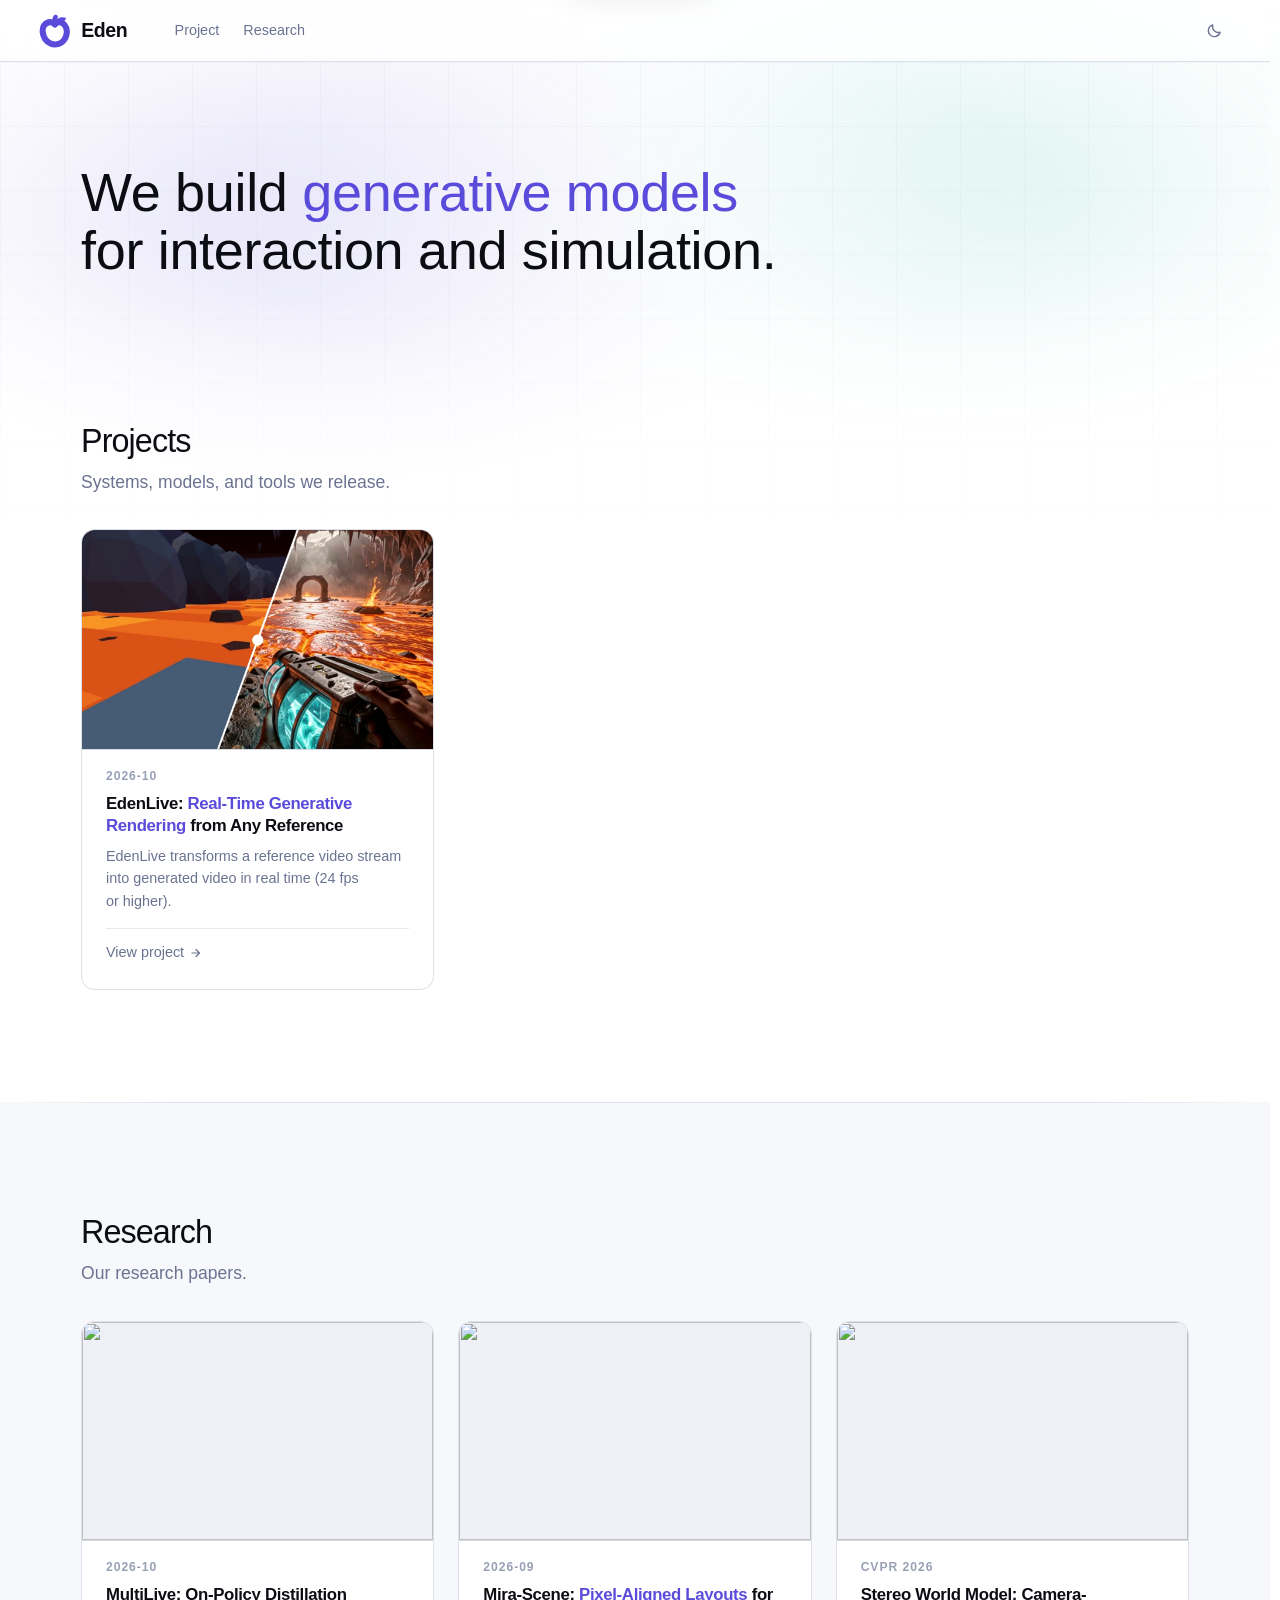
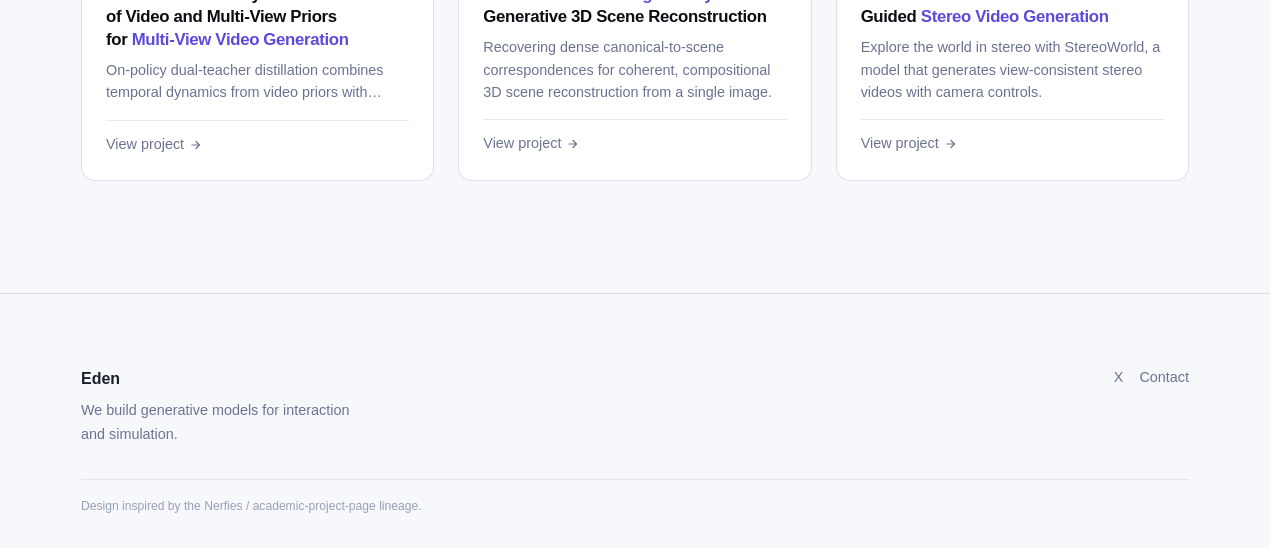
==== commit 412f495a: "update EdenLive page" ====
--- a/index.html
+++ b/index.html
@@ -1,5 +1,5 @@
 <!DOCTYPE html>
-<html lang="zh-CN">
+<html lang="en">
 <head>
 <meta charset="utf-8">
 <meta name="viewport" content="width=device-width, initial-scale=1">
@@ -32,7 +32,7 @@
 <body>
 <!-- 下面这些静态文案由 js/app.js 的 initLang() 按当前语言改写，
      这里填的是无 JS 时的兜底值。 -->
-<a class="skip-link" id="skip-link" href="#main">跳到正文</a>
+<a class="skip-link" id="skip-link" href="#main">Skip to content</a>
 <div class="progress" id="progress" aria-hidden="true"></div>
 
 <!-- ==============================================================  header
@@ -48,7 +48,7 @@
       </span>
     </a>
 
-    <nav class="header-nav" id="header-nav" aria-label="主导航"></nav>
+    <nav class="header-nav" id="header-nav" aria-label="Main navigation"></nav>
 
     <span class="header-spacer"></span>
 
@@ -63,13 +63,10 @@
         </svg>
       </button>
       <div class="switcher__menu" id="switcher-menu" role="listbox"
-           aria-label="选择项目" data-open="false"></div>
+           aria-label="Select a project" data-open="false"></div>
     </div>
 
-    <!-- 中英切换：按钮上显示的是"当前语言"，点一下换到另一种 -->
-    <button class="lang-btn" id="lang-toggle" type="button" aria-label="切换语言">中</button>
-
-    <button class="icon-btn" id="theme-toggle" type="button" aria-label="切换深浅色模式"></button>
+    <button class="icon-btn" id="theme-toggle" type="button" aria-label="Toggle color theme"></button>
   </div>
 </header>
 
@@ -78,12 +75,12 @@
   <!-- hero 由 js 渲染：列表页是栏目标题，详情页是论文标题/作者/链接/teaser -->
   <div class="hero" id="hero">
     <div class="wrap">
-      <p id="hero-placeholder" style="padding:5rem 0;color:var(--text-muted)">正在加载…</p>
+      <p id="hero-placeholder" style="padding:5rem 0;color:var(--text-muted)">Loading…</p>
     </div>
   </div>
 
   <!-- 章节内导航，吸附在 header 下面（只有详情页会填充） -->
-  <nav class="toc" id="toc" aria-label="章节导航" hidden></nav>
+  <nav class="toc" id="toc" aria-label="On this page" hidden></nav>
 
   <!-- 列表页的卡片 / 详情页的各 section 都插到这里 -->
   <div id="sections"></div>
@@ -96,7 +93,7 @@
       <strong id="footer-team" style="color:var(--text);font-size:1rem"></strong>
       <p id="footer-note" style="margin-top:.4rem;max-width:46ch"></p>
     </div>
-    <nav class="footer-links" id="footer-links" aria-label="页脚链接"></nav>
+    <nav class="footer-links" id="footer-links" aria-label="Footer links"></nav>
   </div>
   <div class="wrap">
     <p class="credit" id="footer-credit"></p>
@@ -104,8 +101,8 @@
 </footer>
 
 <!-- ============================================================ lightbox -->
-<div class="lightbox" id="lightbox" data-open="false" role="dialog" aria-modal="true" aria-label="放大预览">
-  <button class="lightbox__close" id="lightbox-close" type="button" aria-label="关闭预览">
+<div class="lightbox" id="lightbox" data-open="false" role="dialog" aria-modal="true" aria-label="Zoomed preview">
+  <button class="lightbox__close" id="lightbox-close" type="button" aria-label="Close preview">
     <svg viewBox="0 0 24 24" fill="none" stroke="currentColor" stroke-width="2.2"
          stroke-linecap="round" aria-hidden="true"><path d="M6 6l12 12M18 6 6 18"/></svg>
   </button>
@@ -118,5 +115,8 @@
 <!-- 内容数据。改内容只动这个文件。 -->
 <script src="data/projects.js"></script>
 <script src="js/app.js"></script>
+<!-- Cloudflare Web Analytics -->
+<script type="module" src="https://static.cloudflareinsights.com/beacon.min.js" data-cf-beacon='{"token": "28cfdeb4a7cb4275925fe1ea8132b1d4"}'></script>
+<!-- End Cloudflare Web Analytics -->
 </body>
 </html>
--- a/css/style.css
+++ b/css/style.css
@@ -218,6 +218,9 @@
 .measure, .prose { max-width: var(--measure); }
 .prose { color: var(--text-muted); }
 .prose strong, .prose b { color: var(--text); font-weight: 620; }
+/* 正文里的脚注标记和段尾脚注，样式和 highlights 那行脚注保持一致 */
+.prose sup.fn { color: var(--brand); font-size: .7em; padding-left: 1px; font-weight: 600; }
+.prose .fn-note { color: var(--text-faint); font-size: var(--step--2); }
 
 /* 顶部滚动进度条：细一点、单色，不用三色渐变 */
 .progress {
@@ -516,9 +519,12 @@
 .hero__band .authors a,
 .hero__band .authors strong { color: #e8eaf4; }
 .hero__band .affils,
+.hero__band .affils a,
 .hero__band .author-notes,
 .hero__band .hero__venue { color: #c3c8da; }
-.hero__band .section__eyebrow { color: #c9c2ff; }
+.hero__band .affils a:hover { color: #fff; }
+.hero__band .authors sup,
+.hero__band .affils sup { color: #d9d3ff; }
 .hero__band .hero__back { color: #d6dae8; }
 .hero__band .hero__back:hover { color: #fff; }
 /* 按钮：实心那颗保持品牌色，描边那些改成浅色描边 */
@@ -585,6 +591,16 @@
   font-size: var(--step-1); color: var(--text-muted); text-align: center;
   max-width: 56ch; margin: var(--space-5) auto 0;
   font-weight: 400; line-height: 1.55; letter-spacing: -0.008em;
+}
+
+/* 开源预告：TL;DR 上方的一句话，红色高亮。只在数据里写了 notice 时出现。
+ * 行宽和 .tldr 对齐，字重抬一档让它压过下面那句总结。
+ * 红色写死、不跟主题走：品牌紫在深色底上偏淡，这里要的就是醒目。 */
+.hero__notice {
+  max-width: 74ch; margin: var(--space-6) auto 0;
+  text-align: center;
+  color: #e23b3b; font-weight: 650;
+  font-size: var(--step-1); line-height: 1.5; letter-spacing: -0.01em;
 }
 
 /* ---- TL;DR ------------------------------------------------------------
@@ -790,6 +806,15 @@
   margin-top: .45rem; color: var(--text-muted);
   font-size: var(--step--1); letter-spacing: .005em;
 }
+.stat__value sup {
+  color: var(--brand); font-size: .50em; padding-left: 2px; font-weight: 600;
+  letter-spacing: 0; vertical-align: super;
+}
+.stats__notes {
+  margin-top: var(--space-2); text-align: center;
+  color: var(--text-faint); font-size: var(--step--2);
+}
+.stats__notes sup { color: var(--brand); padding-right: 2px; font-weight: 600; }
 
 /* ========================================================== 6. SECTIONS === */
 .section {
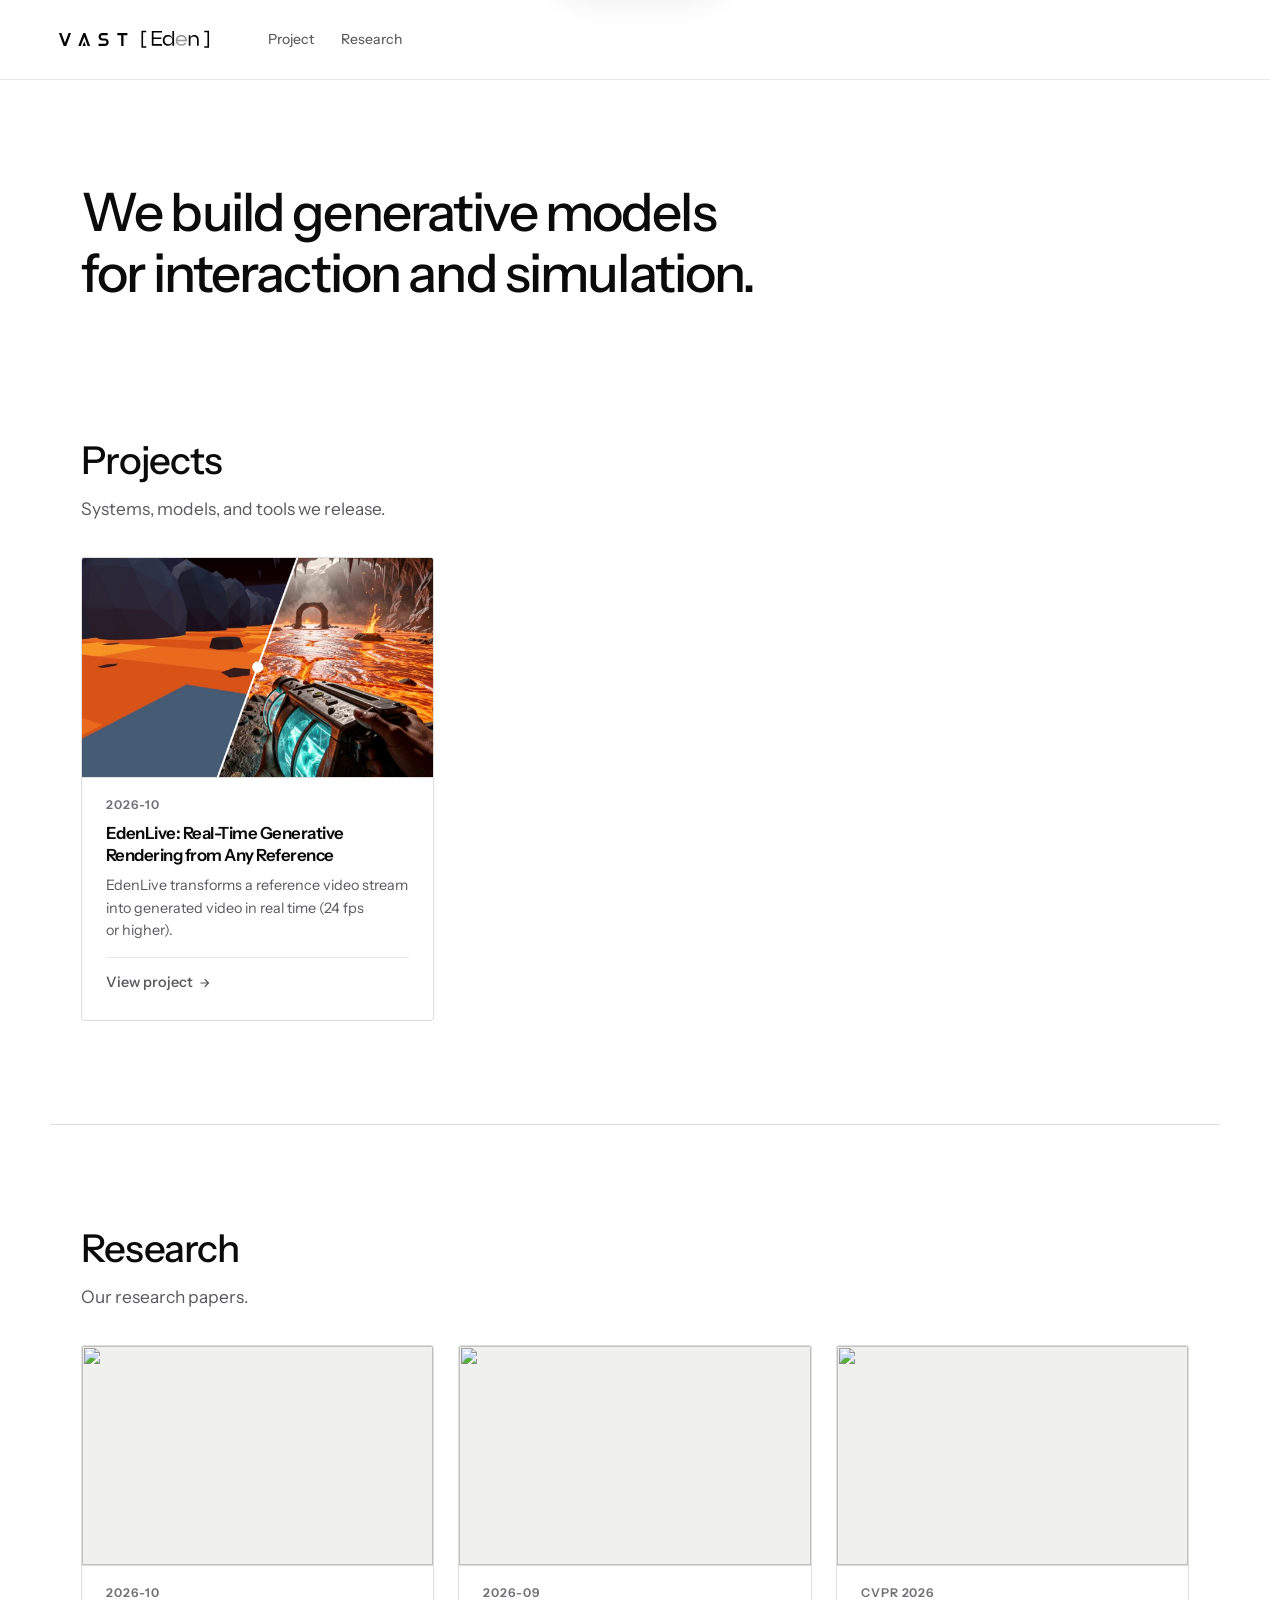
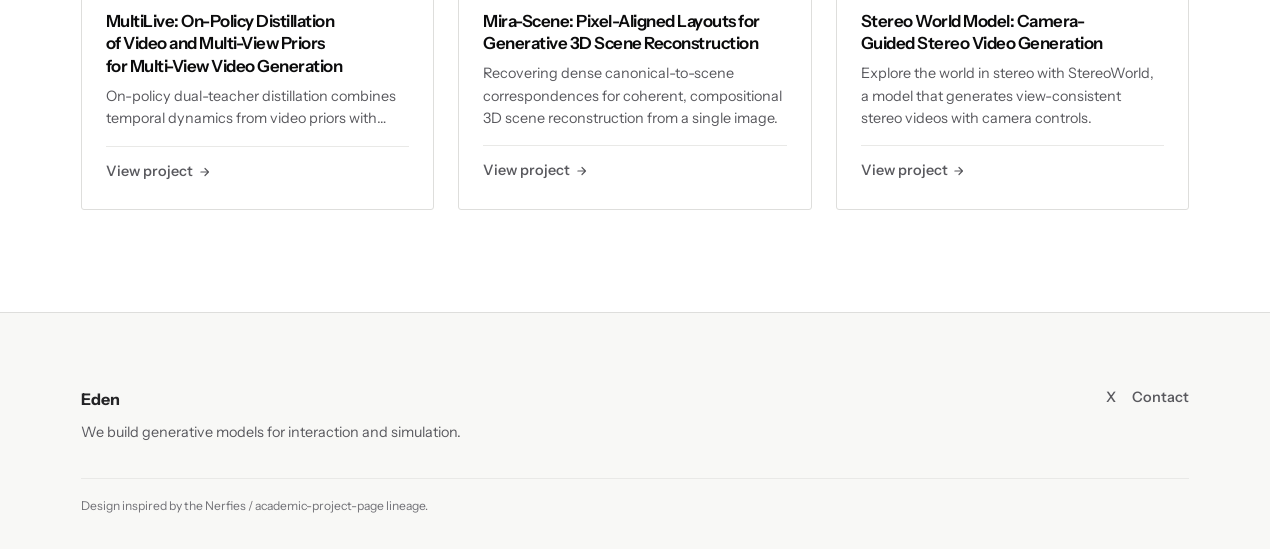
==== commit ee974e49: "update css style" ====
--- a/index.html
+++ b/index.html
@@ -1,5 +1,5 @@
 <!DOCTYPE html>
-<html lang="en">
+<html lang="en" data-theme="light">
 <head>
 <meta charset="utf-8">
 <meta name="viewport" content="width=device-width, initial-scale=1">
@@ -18,15 +18,13 @@
 <meta property="og:image" content="https://huggingface.co/datasets/huanngzh/page-assets/resolve/main/assets/stereo-world/images/teaser.jpg">
 <meta name="twitter:card" content="summary_large_image">
 
-<link rel="icon" type="image/svg+xml" href="assets/favicon.svg">
+<link rel="icon" href="assets/vast-icon-black.ico" sizes="any">
+<link rel="icon" type="image/png" href="assets/vast-icon-black.png">
 
-<!-- 字体：Google Sans Flex（正文/标题）+ Google Sans Code（代码）。
-     不想依赖 Google Fonts 就删掉这三行，CSS 里有系统字体兜底。 -->
-<link rel="preconnect" href="https://fonts.googleapis.com">
-<link rel="preconnect" href="https://fonts.gstatic.com" crossorigin>
-<link rel="stylesheet" href="https://fonts.googleapis.com/css2?family=Google+Sans+Flex:opsz,wght@6..144,1..1000&family=Google+Sans+Code:wght@400;500&display=swap">
-
+<!-- 字体自托管：Instrument Sans（英文/数字）+ OPPO Sans（中文回退）。
+     不引 Google Fonts。 -->
 <link rel="stylesheet" href="css/style.css">
+<link rel="stylesheet" href="css/vast.css">
 </head>
 
 <body>
@@ -41,7 +39,7 @@
 <header class="site-header" id="site-header">
   <div class="header-inner">
     <a class="brand" id="brand-link" href="?">
-      <img class="brand__logo" id="brand-logo" src="assets/logo.svg" alt="">
+      <img class="brand__logo" id="brand-logo" src="assets/eden-logo-black.svg" alt="VAST Eden">
       <span class="brand__name">
         <span class="full" id="brand-full">Eden</span>
         <span class="short" id="brand-short">Eden</span>
--- a/css/vast.css
+++ b/css/vast.css
@@ -0,0 +1,357 @@
+/* =============================================================================
+ * VAST / Eden — white editorial layer
+ * -----------------------------------------------------------------------------
+ * 叠在 css/style.css 之上。只改视觉：白底、深色文字、Instrument Sans、
+ * 直角与细线、品牌黄最多一处小点。不改文案、标题文字和路由。
+ * 页面背景固定白色，不跟随系统深色模式（html 上有 data-theme="light"）。
+ * ========================================================================== */
+
+@font-face {
+  font-family: "Instrument Sans";
+  src: url("../assets/instrument-sans-variable.ttf") format("truetype");
+  font-weight: 400 700;
+  font-stretch: 75% 100%;
+  font-display: swap;
+}
+@font-face {
+  font-family: "OPPO Sans";
+  src: url("../assets/oppo-sans.woff2") format("woff2");
+  font-weight: 100 900;
+  font-display: swap;
+}
+
+/* ---- 令牌：把紫青换成黑白灰。深色 token 块被 data-theme=light 压掉。 ---- */
+:root,
+:root[data-theme="light"] {
+  --brand: #0b0b0c;
+  --accent: #59595e;
+  --yellow: #f9cf00;
+
+  --paper: #ffffff;
+  --bg: #ffffff;
+  --bg-alt: #f8f8f6;
+  --bg-sunken: #f0f0ee;
+  --bg-glass: rgb(255 255 255 / 96%);
+
+  --ink-950: #0b0b0c;
+  --ink-900: #171719;
+  --ink-800: #242426;
+  --ink-700: #444448;
+  --ink-500: #59595e;
+  --ink-400: #717176;
+  --ink-300: #c9c9cb;
+  --ink-100: #ededeb;
+  --ink-050: #f8f8f6;
+
+  --text: #242426;
+  --text-strong: #0b0b0c;
+  --text-muted: #59595e;
+  --text-faint: #717176;
+
+  --border: #dededc;
+  --border-strong: #bdbdbf;
+  --hairline: #e9e9e7;
+  --brand-soft: #f1f1ee;
+  --brand-ring: rgb(11 11 12 / 18%);
+
+  --font-sans: "Instrument Sans", "OPPO Sans", "PingFang SC", "Hiragino Sans GB",
+               "Microsoft YaHei", sans-serif;
+  --font-mono: ui-monospace, SFMono-Regular, Menlo, Consolas, monospace;
+
+  --header-h: 80px;
+  --page: 1180px;
+  --page-wide: 1440px;
+  --radius: 4px;
+  --radius-sm: 3px;
+  --radius-xs: 2px;
+  --radius-pill: 3px;
+
+  --step-0: clamp(1rem, 0.96rem + 0.16vw, 1.125rem);
+  --step-1: clamp(1.12rem, 1.02rem + 0.4vw, 1.35rem);
+  --step-2: clamp(1.7rem, 1.3rem + 1.2vw, 2.6rem);
+  --step-3: clamp(1.9rem, 1.4rem + 1.6vw, 2.9rem);
+  --step-4: clamp(2.15rem, 1.4rem + 2.4vw, 3.875rem);
+  --space-9: clamp(4.5rem, 8vw, 7rem);
+
+  color-scheme: light;
+}
+
+html, body { background: #fff; color: var(--text); }
+body {
+  font-weight: 400;
+  line-height: 1.8;
+  font-variation-settings: normal;
+}
+h1, h2, h3, h4 {
+  font-weight: 500;
+  letter-spacing: -0.03em;
+  font-variation-settings: normal;
+}
+
+/* 行内代码不再染成品牌色 */
+code:not(pre code) { color: var(--text); }
+::selection { background: rgb(11 11 12 / 12%); color: var(--text-strong); }
+a { color: var(--text-strong); }
+a:hover { color: var(--text); }
+:focus-visible { outline: 2px solid #0b0b0c; outline-offset: 4px; border-radius: 2px; }
+.skip-link { background: #0b0b0c; color: #fff; border-radius: 0; }
+.prose sup.fn,
+.authors sup,
+.affils sup,
+.stat__value sup,
+.stats__notes sup { color: var(--text-muted); }
+.progress { height: 1px; background: #0b0b0c; opacity: 1; }
+
+/* ---- header：组合字标，旁边的文字名藏掉（字标里已经有） ---- */
+.site-header {
+  background: rgb(255 255 255 / 97%);
+  backdrop-filter: blur(14px);
+  -webkit-backdrop-filter: blur(14px);
+  border-bottom: 1px solid var(--hairline);
+  box-shadow: none;
+}
+.header-inner { padding-inline: clamp(24px, 4vw, 72px); gap: 20px; }
+.brand { min-height: 44px; gap: 0; }
+.brand__logo {
+  /* 字标 viewBox 是 663.59×110。166px 宽对应约 27.5px 高，
+     和改短之前（824 宽、206px）在 header 里的视觉高度一致。 */
+  width: 166px; height: auto; max-width: 100%;
+  object-fit: contain;
+}
+.brand__name { display: none; }
+.header-nav { margin-left: 20px; gap: 4px; }
+.header-nav a {
+  font-size: 14px; font-weight: 450; letter-spacing: 0;
+  border-radius: 0; padding: .42rem .7rem;
+}
+.header-nav a[aria-current="page"] { font-weight: 550; }
+.header-nav a[aria-current="page"]::after {
+  height: 1px; bottom: 2px; background: #171719; border-radius: 0;
+}
+#theme-toggle { display: none; }
+.switcher__btn {
+  border-radius: 3px; background: #fff; font-size: 13px;
+  box-shadow: none;
+}
+.switcher__menu { border-radius: 3px; }
+.switcher__item .tick { color: #0b0b0c; }
+
+/* ---- hero：去掉紫青光晕和网格，视频条改为正文下方的作品带 ---- */
+.hero__aurora, .hero__grid, .hero__noise { display: none; }
+
+.hero__title {
+  letter-spacing: -0.035em;
+  font-weight: 500;
+  line-height: 1.14;
+}
+.hero__title em { color: #0b0b0c; font-style: normal; }
+/* 详情页长标题。1080p 全屏时正文内容宽约 1108px（1180 栏减去内距，
+   目录在栏外）。「EdenLive: Real-Time Generative Rendering」在 56px、
+   字距 -0.035em 下约 1018px，正好一行；titleBreakAfter 把后半句放第二行。 */
+.hero__title:not(.hero__title--home):not(.hero__title--list) {
+  font-size: clamp(34px, 2.9vw, 56px);
+  max-width: none;
+  line-height: 1.14;
+}
+.hero__title--home { max-width: 16em; }
+.hero-title-tail { font-weight: 400; color: #59595e; }
+
+/* 带视频条的详情页：标题在上、作品带在下，文字不再压在画面上 */
+.hero__band {
+  min-height: 0;
+  padding: 66px 0 0;
+  gap: 48px;
+  background: #fff;
+  justify-content: flex-start;
+  color: var(--text);
+}
+.hero__band > .wrap { order: -1; position: relative; z-index: 1; }
+.hero__band .hero__back { display: none; }
+.hero__band .hero__title,
+.hero__band .hero__title em {
+  color: #0b0b0c;
+  text-shadow: none;
+}
+.hero__band :is(.authors, .authors a, .authors strong) {
+  color: #333336; text-shadow: none; font-size: 14px;
+}
+.hero__band :is(.affils, .affils a, .author-notes, .hero__venue, .hero__venue-text) {
+  color: #717176; text-shadow: none; font-size: 13px;
+}
+.hero__band :is(.authors sup, .affils sup) { color: #59595e; }
+
+.hero__film {
+  position: relative; inset: auto; z-index: 0;
+  width: 100%; height: 300px; background: #f5f5f2; flex: none;
+}
+.hero__film-shade { display: none; }
+.hero__strip { gap: 8px; padding: 0; }
+.hero__tile { border-radius: 2px; background: #f5f5f2; }
+.hero__strip-toggle { bottom: 16px; right: 24px; }
+.hero__below { padding-top: 58px; }
+
+.hero__notice {
+  color: #8a6a00;
+  font-size: clamp(18px, 1.6vw, 22px);
+  font-weight: 600;
+  letter-spacing: -0.01em;
+  margin: 0 auto 28px;
+}
+.tldr { margin-top: 0; max-width: 800px; }
+.tldr__text {
+  font-size: clamp(20px, 2vw, 27px);
+  line-height: 1.5;
+  font-weight: 400;
+  letter-spacing: -0.015em;
+}
+.tldr .section__eyebrow {
+  font-size: 10px; font-weight: 500; letter-spacing: .13em;
+  margin-bottom: 14px; color: #717176;
+}
+
+/* ---- 按钮：深底白字 / 白底描边，不用胶囊、不用黄 ---- */
+.link-row { gap: 10px; margin-top: 28px; }
+.btn {
+  min-height: 44px;
+  border-radius: 3px;
+  padding: 10px 19px;
+  font-size: 13px;
+  font-weight: 500;
+  box-shadow: none;
+  background: #0b0b0c;
+  border-color: #0b0b0c;
+  color: #fff;
+}
+.btn:hover { opacity: 1; background: #242426; }
+.btn--ghost,
+.hero__band .btn--ghost {
+  background: #fff;
+  border-color: #d4d4d4;
+  color: #242426;
+}
+.btn--ghost:hover,
+.hero__band .btn--ghost:hover {
+  opacity: 1;
+  background: #f5f5f2;
+  border-color: #717176;
+  color: #0b0b0c;
+}
+.btn--brand { background: #0b0b0c; border-color: #0b0b0c; color: #fff; }
+
+/* ---- 媒体与证据 ---- */
+.teaser { margin-top: 38px; }
+.frame { border-radius: 3px; box-shadow: none; }
+.caption {
+  text-align: left;
+  max-width: none;
+  font-size: 14px;
+  line-height: 1.7;
+  margin-top: 12px;
+}
+.stats { margin-top: 42px; }
+.stat { padding-block: 26px; }
+.stat__value {
+  font-size: clamp(25px, 2.8vw, 38px);
+  font-weight: 450;
+  letter-spacing: -0.03em;
+  color: #0b0b0c;
+}
+
+/* ---- 章节 ---- */
+.section--alt { background: #fff; }
+.section + .section::before {
+  background: var(--border);
+  left: max(24px, calc((100vw - 1180px) / 2));
+  right: max(24px, calc((100vw - 1180px) / 2));
+}
+.section__eyebrow {
+  font-size: 11px;
+  letter-spacing: .13em;
+  font-weight: 500;
+  color: #717176;
+  margin-bottom: 14px;
+}
+.section__title {
+  font-size: clamp(28px, 3vw, 42px);
+  font-weight: 500;
+  line-height: 1.22;
+  letter-spacing: -0.03em;
+}
+.section__body { line-height: 1.85; max-width: 78ch; margin-top: 22px; }
+.abstract__text {
+  font-size: 18px;
+  line-height: 1.85;
+  text-align: left;
+  font-variation-settings: normal;
+  color: var(--text);
+  hyphens: manual;
+}
+
+/* 卡片不再用彩色描边和上浮；当前态靠字重 */
+.item { border-radius: 3px; box-shadow: none; }
+.item:hover { transform: none; box-shadow: none; }
+.item__title em { color: #0b0b0c; }
+.card { border-radius: 3px; box-shadow: none; }
+.card:hover { transform: none; }
+
+.toc a { font-size: 12px; }
+.toc a[aria-current="true"] { color: #0b0b0c; }
+
+.site-footer { background: #f8f8f6; border-top: 1px solid var(--border); }
+.footer-links a:hover { color: #0b0b0c; }
+.copy-btn[data-copied="true"] { color: #0b0b0c; border-color: #0b0b0c; }
+
+/* 轮播圆点、查看器链接：黑，不用紫 */
+.carousel__dot[data-on="true"] { background: #0b0b0c; }
+.viewer__load:hover,
+.viewer__link { color: #0b0b0c; border-color: #0b0b0c; }
+
+/* 会议名两侧的渐变线收成实线，避免装饰渐变 */
+.hero__venue::before,
+.hero__venue::after { background: var(--border-strong); }
+.hero__venue-text .badge { color: #0b0b0c; }
+
+/* ---- 窄屏 ---- */
+@media (max-width: 760px) {
+  :root { --header-h: 68px; }
+  .header-inner { gap: 12px; padding-inline: 20px; }
+  .brand__logo { width: 132px; }
+  .header-nav { margin-left: auto; gap: 0; }
+  .header-nav a { font-size: 12px; padding-inline: 8px; }
+  .switcher { display: none; }
+
+  .hero__band { padding-top: 42px; gap: 32px; }
+  .hero__title:not(.hero__title--home):not(.hero__title--list) {
+    font-size: 38px; letter-spacing: -0.03em; line-height: 1.16;
+  }
+  .hero__film { height: 230px; }
+  .hero__below { padding-top: 40px; }
+  .btn { font-size: 12px; padding: 9px 13px; }
+  .link-row { gap: 8px; }
+  .hero__band .authors { line-height: 1.7; }
+  .section__body { font-size: 16px; }
+  .stats { grid-template-columns: repeat(2, minmax(0, 1fr)); }
+  .stat:nth-child(n + 3) { box-shadow: none; border-top: 1px solid var(--border); }
+  .hero__band > .wrap { max-width: 100% !important; }
+  .hero__band .link-row {
+    display: grid;
+    grid-template-columns: repeat(2, minmax(0, 1fr));
+    max-width: 360px;
+    margin-inline: auto;
+  }
+  .hero__band .btn { justify-content: center; }
+}
+@media (max-width: 400px) {
+  .brand__logo { width: 116px; }
+  .header-inner { padding-inline: 16px; gap: 8px; }
+  .header-nav a { padding-inline: 6px; }
+  .hero__title:not(.hero__title--home):not(.hero__title--list) { font-size: 34px; }
+}
+
+@media (prefers-reduced-motion: reduce) {
+  *, *::before, *::after {
+    animation: none !important;
+    transition: none !important;
+    scroll-behavior: auto !important;
+  }
+}
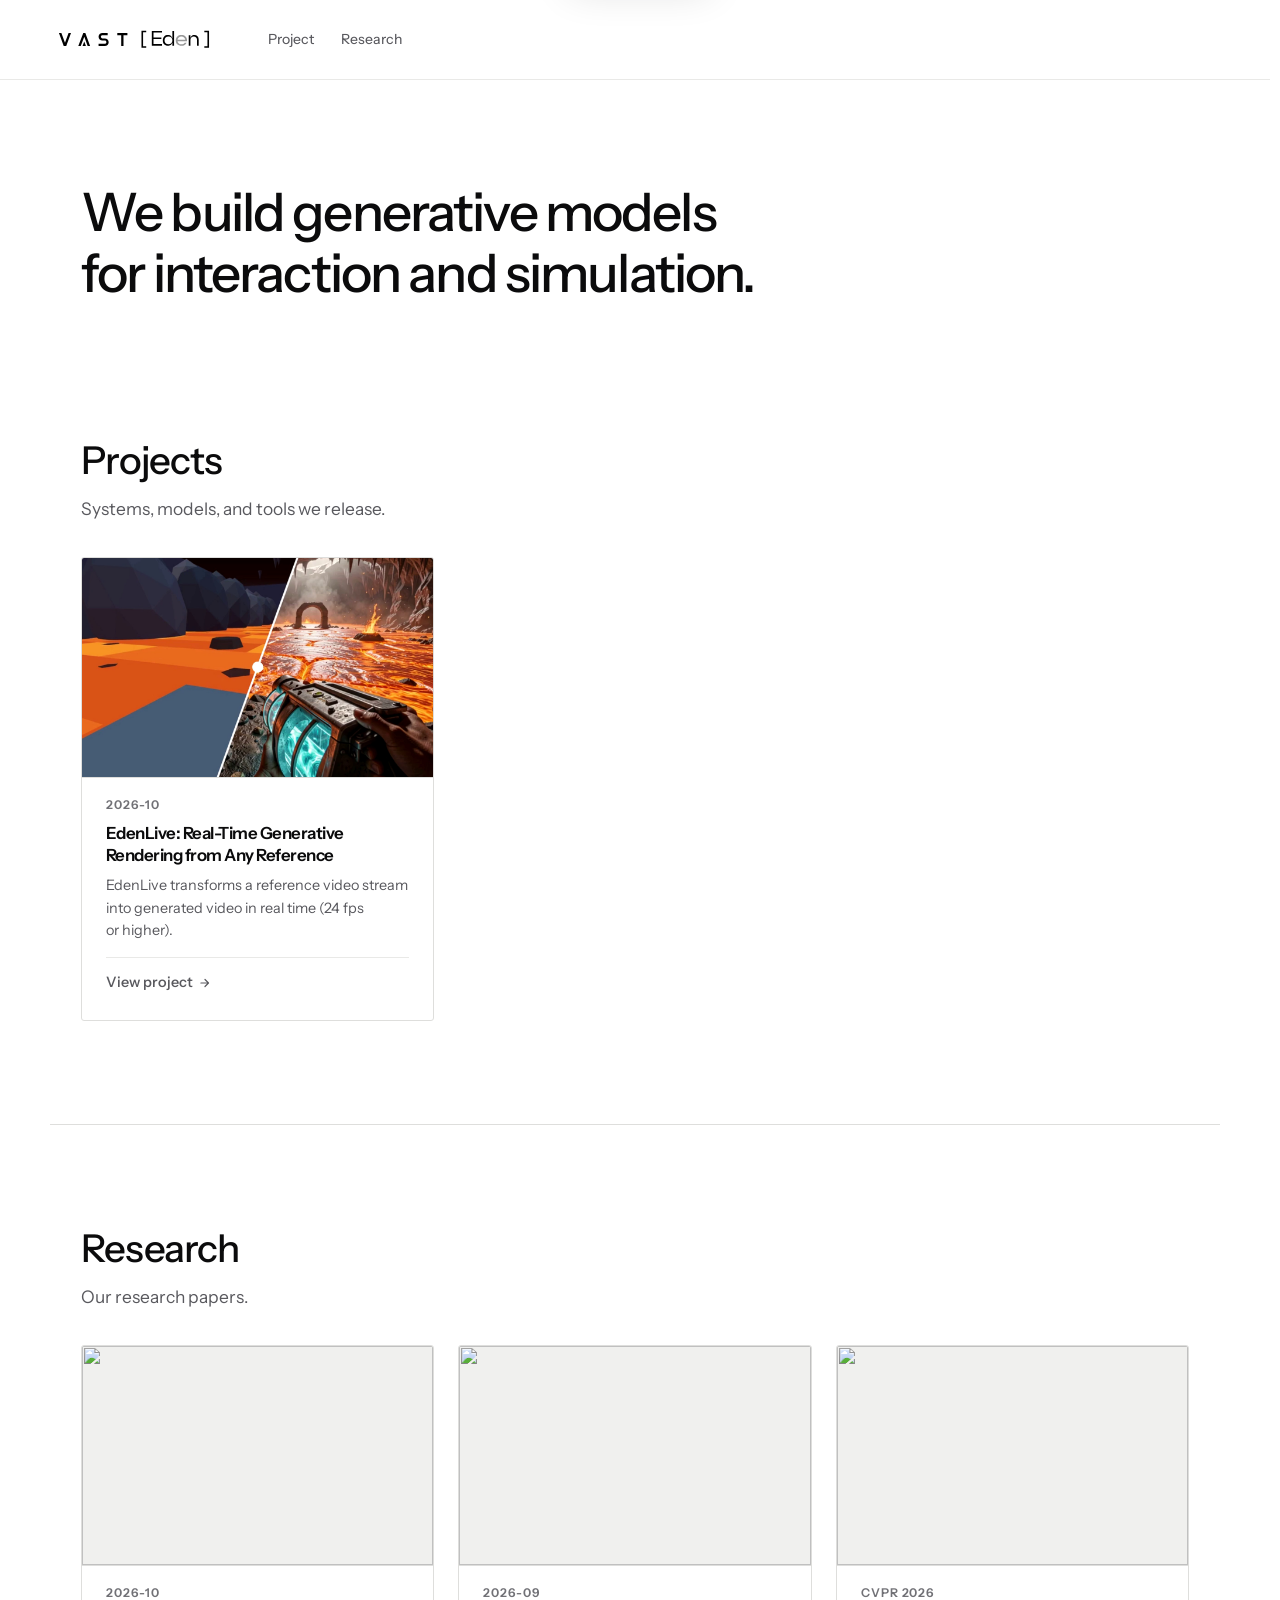
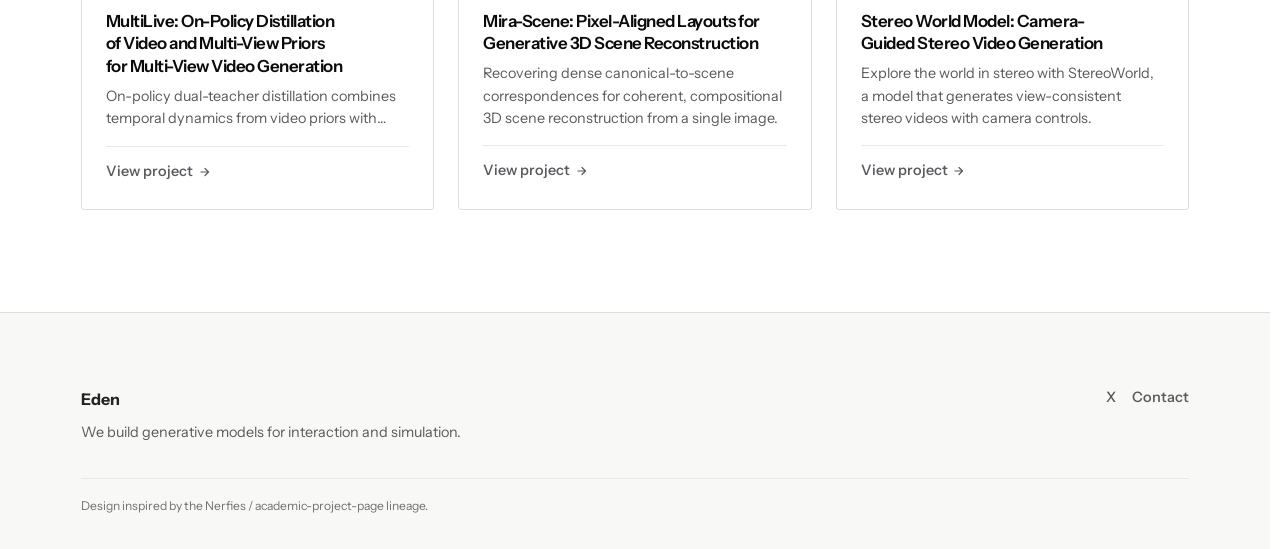
==== commit 3548552d: "Move page assets from HuggingFace to Cloudflare R2 All 313 media files (videos, images, GLB/PLY, ~2." ====
--- a/index.html
+++ b/index.html
@@ -15,7 +15,7 @@
 <meta property="og:type" content="website">
 <meta property="og:title" content="Eden">
 <meta property="og:description" content="Eden — generative models for interaction and simulation.">
-<meta property="og:image" content="https://huggingface.co/datasets/huanngzh/page-assets/resolve/main/assets/stereo-world/images/teaser.jpg">
+<meta property="og:image" content="https://pub-9ddd2b0bd15e4006998cffc067402d86.r2.dev/assets/stereo-world/images/teaser.jpg">
 <meta name="twitter:card" content="summary_large_image">
 
 <link rel="icon" href="assets/vast-icon-black.ico" sizes="any">
--- a/css/vast.css
+++ b/css/vast.css
@@ -139,10 +139,9 @@
 /* ---- hero：去掉紫青光晕和网格，视频条改为正文下方的作品带 ---- */
 .hero__aurora, .hero__grid, .hero__noise { display: none; }
 
-.hero__title {
-  letter-spacing: -0.035em;
-  font-weight: 500;
-  line-height: 1.14;
+.hero__title, .hero__subtitle, .hero__venue, .hero__venue-note, .authors, .affils,
+.author-notes, .link-row, .tldr, .teaser, .stats {
+  animation: none;
 }
 .hero__title em { color: #0b0b0c; font-style: normal; }
 /* 详情页长标题。1080p 全屏时正文内容宽约 1108px（1180 栏减去内距，
@@ -172,6 +171,24 @@
   color: #0b0b0c;
   text-shadow: none;
 }
+/* 一个人的名字、上标和后面那个逗号不拆行（见 app.js 的 renderAuthors）。
+   里层的 <a>/<strong> 也要跟着 nowrap —— 只给外层的话，浏览器仍会在
+   链接内部的连字符处断开（Yang-Tian Sun 会断成 Yang- / Tian Sun）。 */
+.author, .author a, .author strong { white-space: nowrap; }
+
+/* 占位链接（href 还是 "#"）：渲染成不可点的 ghost 按钮，见 renderLinkRow */
+.btn--disabled {
+  cursor: default;
+  opacity: .45;
+  background: #fff;
+  border-color: #e2e2e0;
+  color: #717176;
+}
+.btn--disabled:hover {
+  background: #fff;
+  border-color: #e2e2e0;
+  color: #717176;
+}
 .hero__band :is(.authors, .authors a, .authors strong) {
   color: #333336; text-shadow: none; font-size: 14px;
 }
@@ -197,7 +214,12 @@
   letter-spacing: -0.01em;
   margin: 0 auto 28px;
 }
-.tldr { margin-top: 0; max-width: 800px; }
+.hero__title {
+  letter-spacing: -0.035em;
+  font-weight: 500;
+  line-height: 1.14;
+}
+.tldr { margin-top: 56px; max-width: 800px; }
 .tldr__text {
   font-size: clamp(20px, 2vw, 27px);
   line-height: 1.5;
@@ -241,6 +263,18 @@
 /* ---- 媒体与证据 ---- */
 .teaser { margin-top: 38px; }
 .frame { border-radius: 3px; box-shadow: none; }
+
+/* 视频按自己的真实比例排、不裁。style.css 给没有 poster 的 video 写死了
+   aspect-ratio: 1280/704 + object-fit: cover（为了在元数据回来之前不塌成
+   一条线），但轮播里的素材比例各不相同 —— MultiLive 是 4 视角拼接、
+   StereoWorld 是左右眼并排，按 1280/704 盖上去就被裁掉上下两条。
+   改成只给一个 min-height 兜底：元数据一回来，video 自己的固有比例就接管。 */
+.frame > video:not([poster]) {
+  aspect-ratio: auto;
+  object-fit: contain;
+  min-height: 0;
+}
+.carousel .frame > video { object-fit: contain; }
 .caption {
   text-align: left;
   max-width: none;
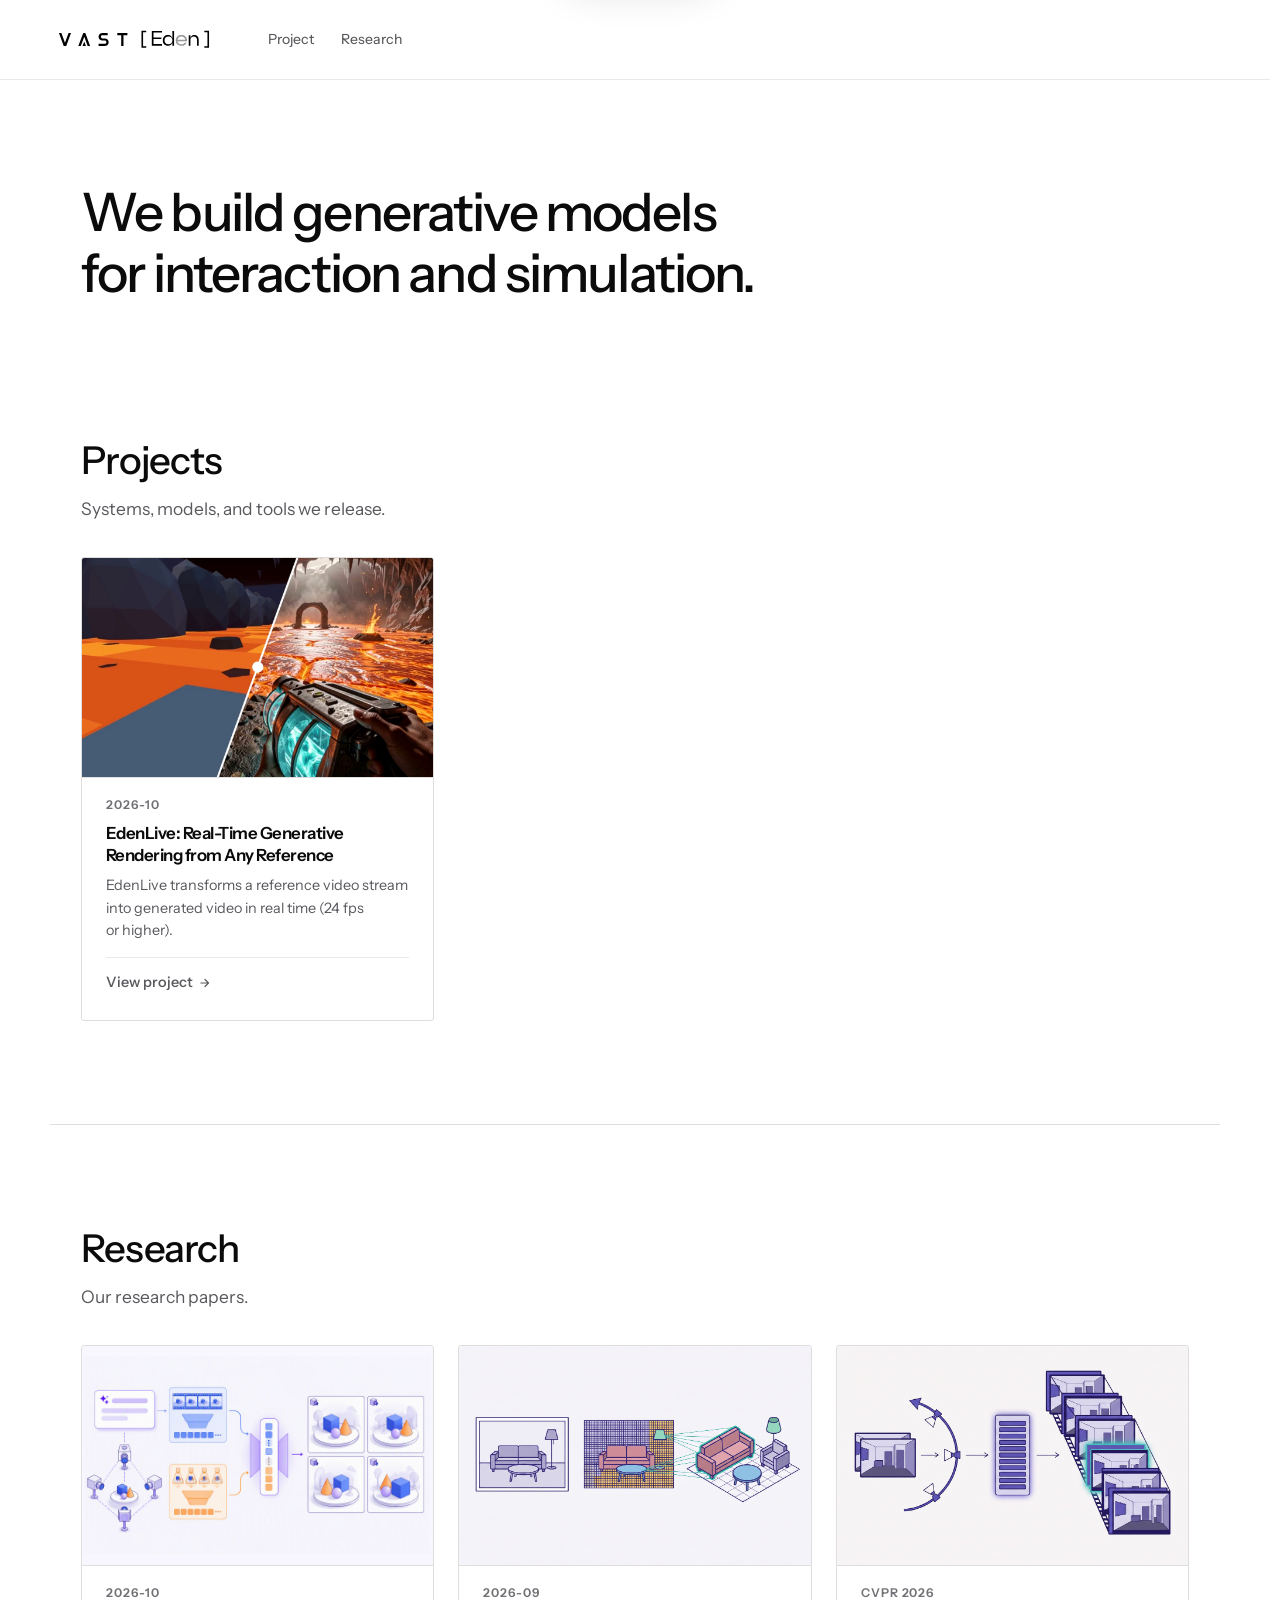
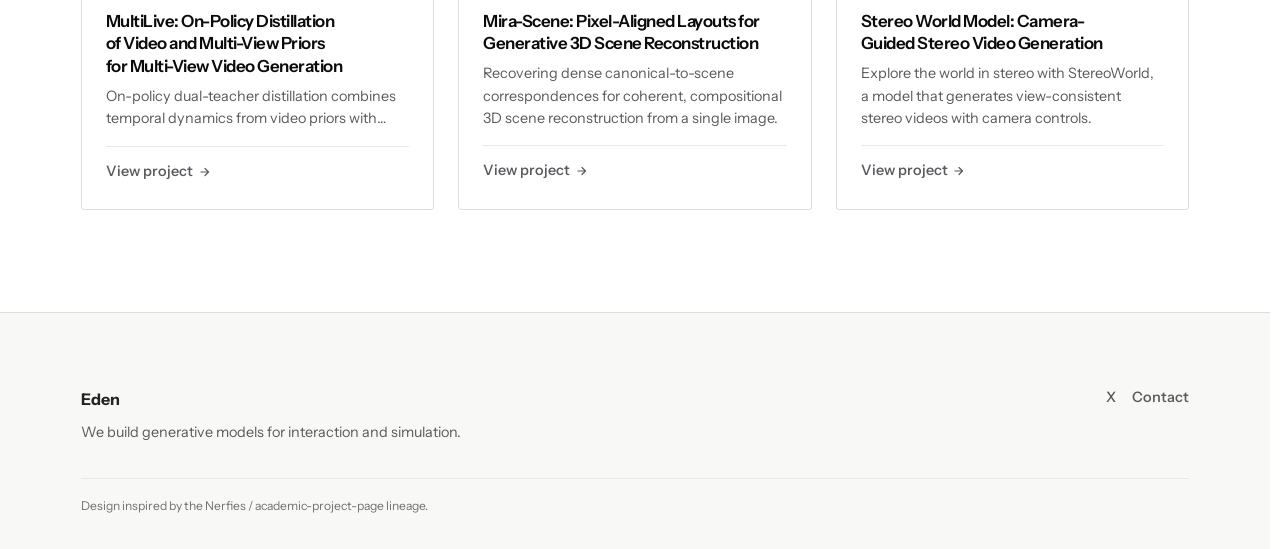
==== commit 932fbc36: "Teasers and images in the repo; external storage only for 3D, CCM, PDF Pages now load nothing from t" ====
--- a/index.html
+++ b/index.html
@@ -15,7 +15,7 @@
 <meta property="og:type" content="website">
 <meta property="og:title" content="Eden">
 <meta property="og:description" content="Eden — generative models for interaction and simulation.">
-<meta property="og:image" content="https://pub-9ddd2b0bd15e4006998cffc067402d86.r2.dev/assets/stereo-world/images/teaser.jpg">
+<meta property="og:image" content="https://vast-eden.ai/assets/stereo-world/images/teaser.jpg">
 <meta name="twitter:card" content="summary_large_image">
 
 <link rel="icon" href="assets/vast-icon-black.ico" sizes="any">
--- a/css/style.css
+++ b/css/style.css
@@ -211,9 +211,14 @@
 /* 居中轮播的 section 要更宽：视频本身 960px，两侧还各有一个 40px 的翻页按钮。
    只放宽这一个 section，正文和标题不跟着变 —— 它们各自有自己的限宽。
    选择器要比「目录可见时收窄正文」那条更具体，否则会被它压回 976px。
-   同时也要给目录让位：1180px 写死的话，1440 以下的视口里轮播会盖住右侧目录。 */
-body:has(#toc:not([hidden])) #sections .wrap.wrap--carousel {
-  max-width: min(1180px, calc(100vw - 2 * (var(--toc-w) + 2rem)));
+   同时也要给目录让位：1180px 写死的话，1440 以下的视口里轮播会盖住右侧目录。
+   让位只在目录是一整列文字时才需要（1101px 以上，和第 6 段那条同一个断点）。
+   放在媒体查询外面的话，「视口 − 464px」在窄屏会算成负数：390px 的手机上
+   这几节被压成 0 宽，轮播、骨架和正文全看不见；1024px 也只剩 560px。 */
+@media (min-width: 1101px) {
+  body:has(#toc:not([hidden])) #sections .wrap.wrap--carousel {
+    max-width: min(1180px, calc(100vw - 2 * (var(--toc-w) + 2rem)));
+  }
 }
 .measure, .prose { max-width: var(--measure); }
 .prose { color: var(--text-muted); }
@@ -462,9 +467,17 @@
   aspect-ratio: 832 / 480;
   border-radius: 10px; background: #141820;
 }
+/* 骨架：图还没到的格子轻轻呼吸。只动透明度，不做渐变扫光 —— 全站不用渐变填色。 */
+.hero__tile:not([data-loaded], [data-failed]) { animation: tile-wait 1.1s ease-in-out infinite alternate; }
+@keyframes tile-wait { to { opacity: .45; } }
 /* contain 而不是 cover：这些是生成结果，裁掉边缘就看不出画面在干什么了 */
-.hero__tile > video { width: 100%; height: 100%; object-fit: contain; }
-.hero__tile[data-failed="true"] > video { visibility: hidden; }
+.hero__tile > img, .hero__tile > canvas { width: 100%; height: 100%; object-fit: contain; }
+.hero__tile > img { opacity: 0; transition: opacity 400ms var(--ease); }
+.hero__tile[data-loaded] > img { opacity: 1; }
+/* 暂停态：动图藏起来，露出 freezeAnim() 画的那张定格（见 app.js） */
+.hero__tile > canvas { position: absolute; inset: 0; }
+.hero__strip[data-paused="true"] .hero__tile > img,
+.hero__tile[data-failed] > img { visibility: hidden; }
 
 /* 暂停按钮：压在条带右下角。动效和流量都该能被用户掐掉。 */
 .hero__strip-toggle {
@@ -772,6 +785,30 @@
 }
 /* 播放图标视觉重心偏右，往左挪一点才看起来在正中 */
 .csample__toggle[data-state="paused"] svg { margin-left: 2px; }
+
+/* 动图格子（轮播样例和插图里的 .avif / .gif，app.js 的 animFrame() 挂了 frame--anim）：
+   - 图到之前没有高度，格子会塌成一条线，图到了再把下面的内容顶开。所以载入完成前
+     由 frame 自己按 --ratio 占位（比例写在 img 上没用：还没有 src 的 img 不算图片）。
+     --ratio 来自数据里那一节的 ratio 字段，没写就是 EdenLive 素材的 1280/704。
+     比例写错的话图到时会跳一下；载入完成后放开，交给图自己的比例。
+   - 骨架和顶部条带是同一套呼吸，垫在图底下。几 MB 的动图是边下边播的，
+     第一帧一到就把骨架盖住，所以不像条带的小图那样等 load 才淡入。
+   - 暂停 = freezeAnim() 画的 canvas 盖在图上。图没下完定不了格，按钮先藏着。 */
+.frame--anim:not([data-loaded]) { aspect-ratio: var(--ratio, 1280 / 704); }
+.frame--anim > img { position: relative; }
+/* 还没填 src 的 img 会把 alt 文字画出来，盖在骨架上 */
+.frame--anim > img:not([src]) { visibility: hidden; }
+.frame--anim:not([data-loaded])::before {
+  content: ""; position: absolute; inset: 0; background: var(--border-strong);
+  animation: tile-wait 1.1s ease-in-out infinite alternate;
+}
+.frame--anim > canvas { position: absolute; inset: 0; width: 100%; height: 100%; }
+.frame--anim:has(> canvas) > img { visibility: hidden; }
+.frame--anim:not([data-loaded]) > .csample__toggle { display: none; }
+/* reduce-motion：下载过程中也不能动。图完整到了、定格之后才露出来 */
+@media (prefers-reduced-motion: reduce) {
+  .frame--anim:not([data-loaded]) > img { visibility: hidden; }
+}
 
 /* 收窄的插图。示意图、对比图这类本来就不大的素材，铺满 1180px 会被放糊，
  * 而且和旁边满宽的视频抢注意力。给 section 里的 figure 挂
--- a/css/vast.css
+++ b/css/vast.css
@@ -203,7 +203,10 @@
 }
 .hero__film-shade { display: none; }
 .hero__strip { gap: 8px; padding: 0; }
-.hero__tile { border-radius: 2px; background: #f5f5f2; }
+/* 骨架色要比作品带的底（#f5f5f2）深一档才看得出来；图到了（或坏了）退回底色，
+   contain 留出的边就不显眼 */
+.hero__tile { border-radius: 2px; background: #e2e2e0; }
+.hero__tile:is([data-loaded], [data-failed]) { background: #f5f5f2; }
 .hero__strip-toggle { bottom: 16px; right: 24px; }
 .hero__below { padding-top: 58px; }
 
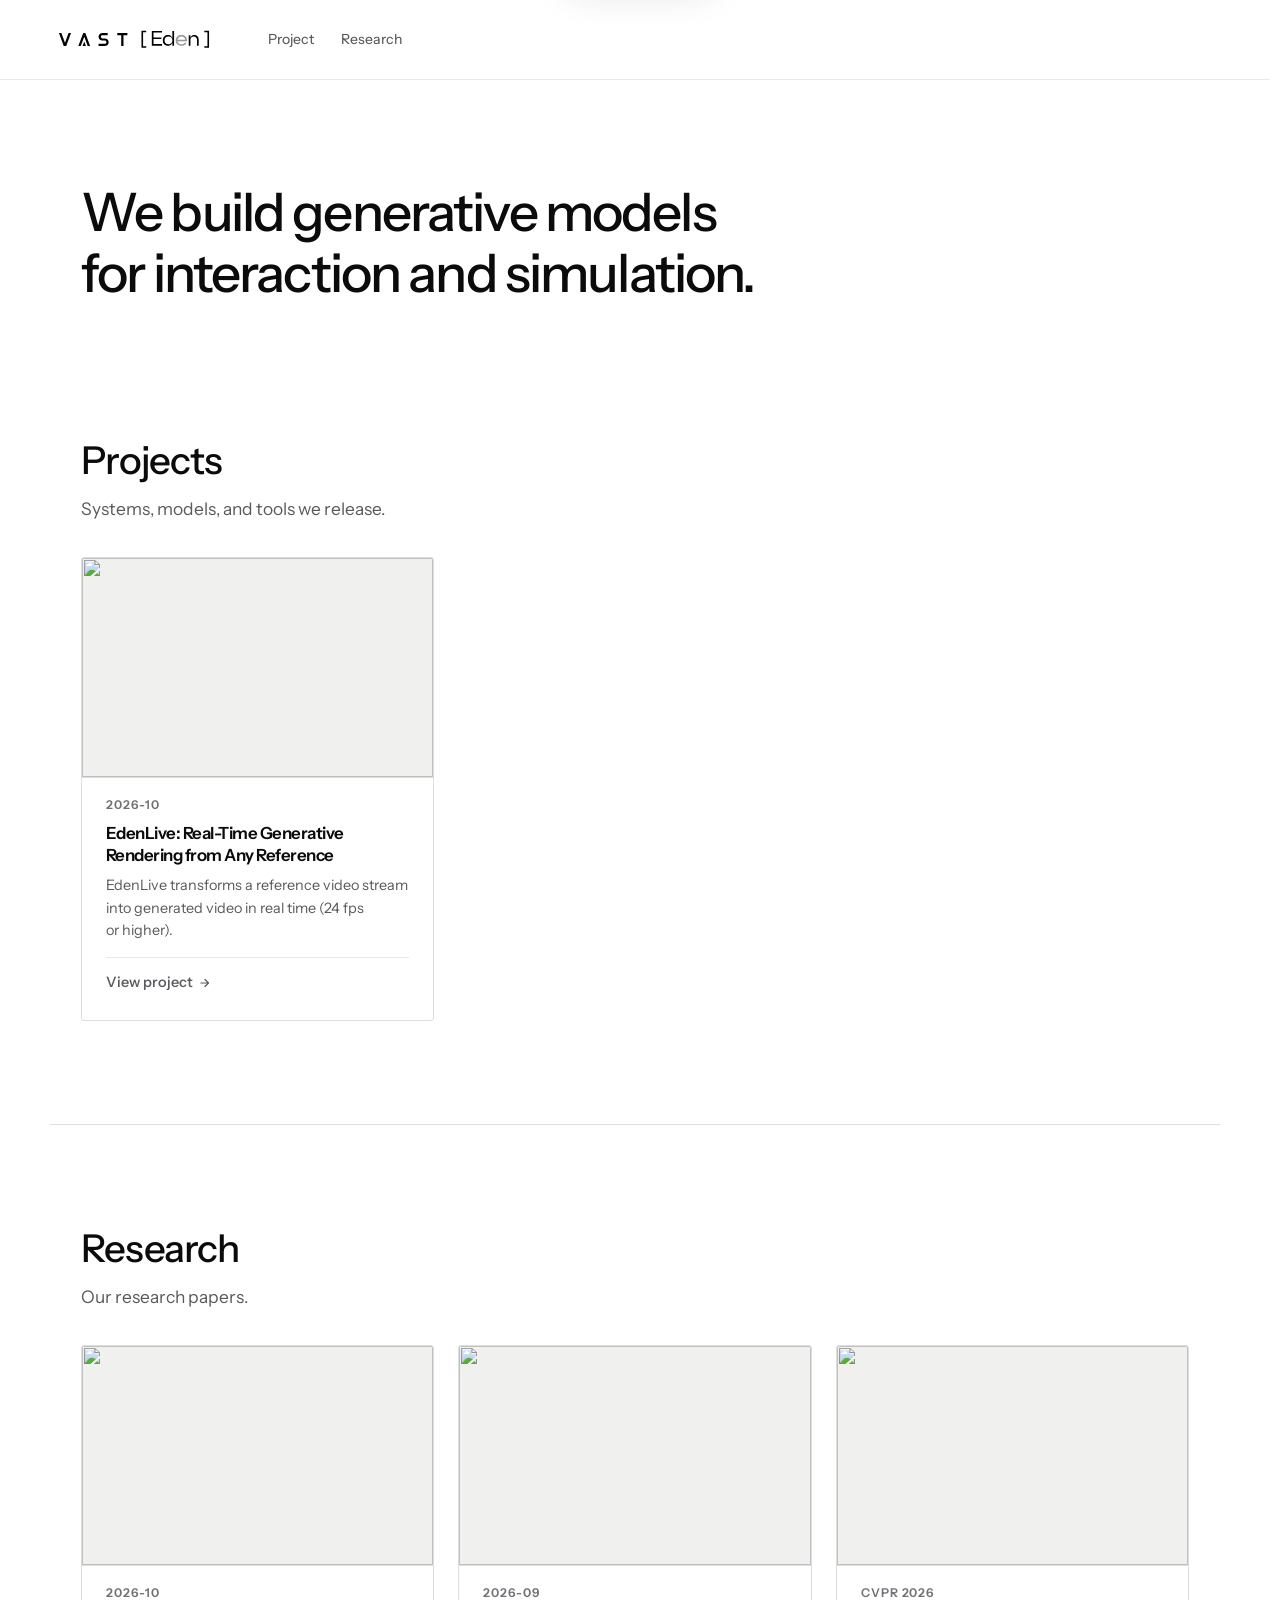
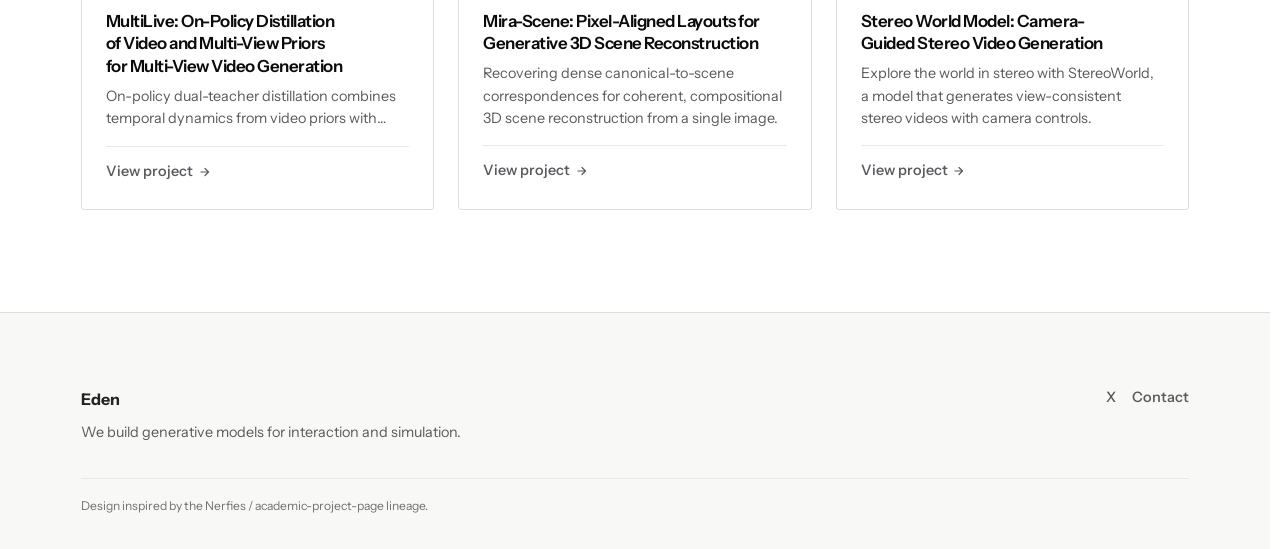
==== commit a26a30de: "Serve all page media from R2 at assets.vast-eden.ai Every video, image, 3D model and PDF now comes f" ====
--- a/index.html
+++ b/index.html
@@ -15,7 +15,7 @@
 <meta property="og:type" content="website">
 <meta property="og:title" content="Eden">
 <meta property="og:description" content="Eden — generative models for interaction and simulation.">
-<meta property="og:image" content="https://vast-eden.ai/assets/stereo-world/images/teaser.jpg">
+<meta property="og:image" content="https://assets.vast-eden.ai/assets/stereo-world/images/teaser.jpg">
 <meta name="twitter:card" content="summary_large_image">
 
 <link rel="icon" href="assets/vast-icon-black.ico" sizes="any">
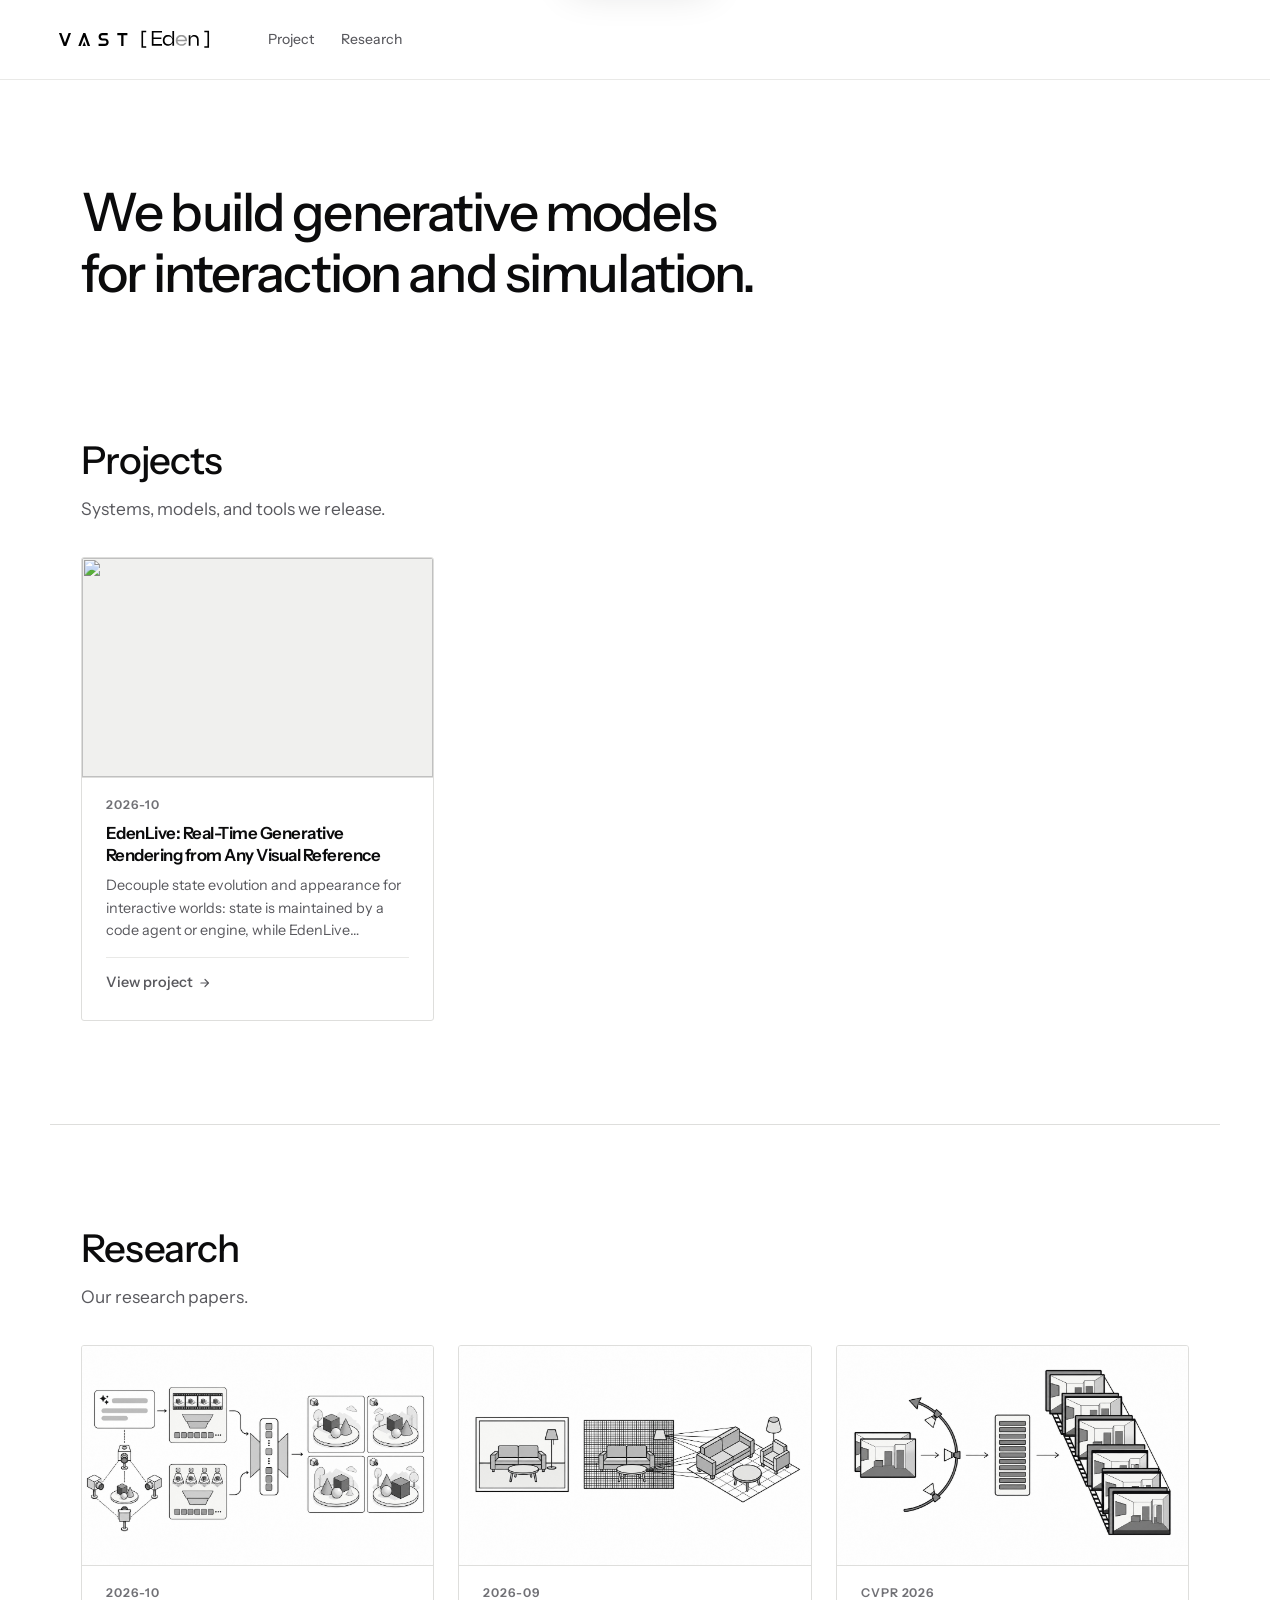
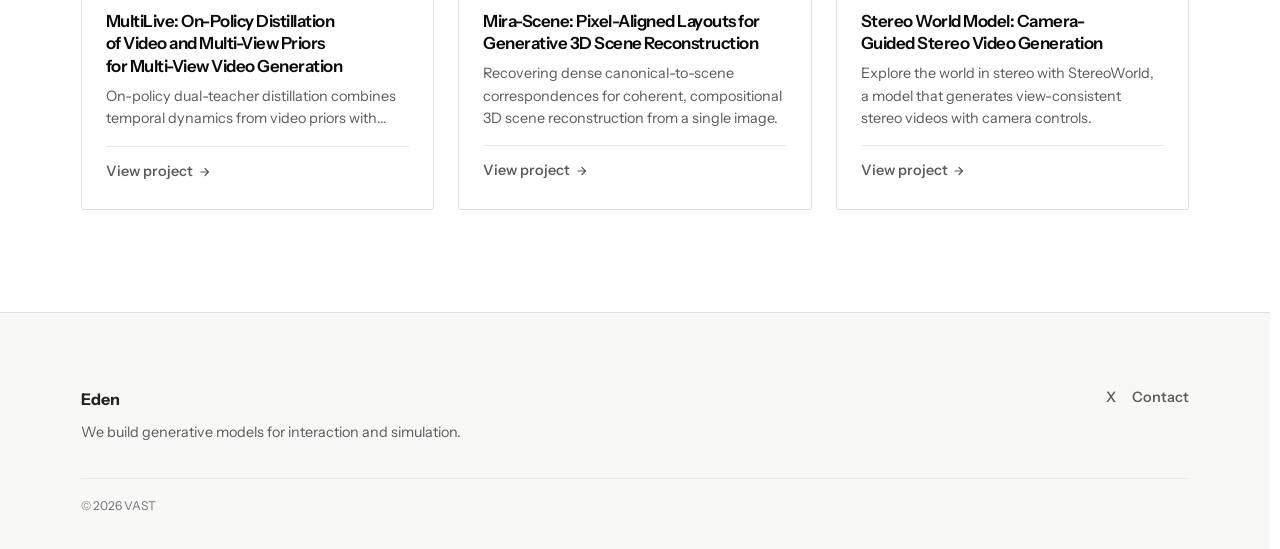
==== commit 1066dba7: "update page overview figure" ====
--- a/index.html
+++ b/index.html
@@ -15,8 +15,9 @@
 <meta property="og:type" content="website">
 <meta property="og:title" content="Eden">
 <meta property="og:description" content="Eden — generative models for interaction and simulation.">
-<meta property="og:image" content="https://assets.vast-eden.ai/assets/stereo-world/images/teaser.jpg">
+<meta property="og:image" content="https://assets.vast-eden.ai/assets/edenlive/cover.jpg">
 <meta name="twitter:card" content="summary_large_image">
+<meta name="twitter:image" content="https://assets.vast-eden.ai/assets/edenlive/cover.jpg">
 
 <link rel="icon" href="assets/vast-icon-black.ico" sizes="any">
 <link rel="icon" type="image/png" href="assets/vast-icon-black.png">
--- a/css/style.css
+++ b/css/style.css
@@ -296,23 +296,6 @@
   height: 2px; background: var(--text-strong); border-radius: 2px;
 }
 @media (max-width: 560px) { .header-nav { margin-left: var(--space-3); } }
-
-/* 语言切换：和主题按钮同一体系，只是里面是字不是图标。
- * 宽度固定，避免"中"和"EN"来回切时 header 抖动。 */
-.lang-btn {
-  display: inline-grid; place-items: center; flex: 0 0 auto;
-  min-width: 35px; height: 35px; padding: 0 .45rem;
-  border-radius: var(--radius-sm);
-  background: transparent; border: 1px solid transparent; cursor: pointer;
-  color: var(--text-muted);
-  font-size: var(--step--1); font-weight: 600; letter-spacing: .02em;
-  font-variant-numeric: tabular-nums;
-  transition: background var(--dur) var(--ease), color var(--dur) var(--ease),
-              border-color var(--dur) var(--ease);
-}
-.lang-btn:hover {
-  background: var(--bg-sunken); color: var(--text-strong); border-color: var(--hairline);
-}
 
 .icon-btn {
   display: inline-grid; place-items: center; flex: 0 0 auto;
@@ -630,6 +613,24 @@
   margin: 0; color: var(--text);
   font-size: var(--step-1); line-height: 1.65; letter-spacing: -0.008em;
 }
+/* subtitle 里写了 <li> 时的两条要点。星标是装饰，颜色用品牌色，
+ * 不靠字号撑分量 —— 正文仍是这句话该有的大小。两条之间留出间隙，
+ * 各自左对齐，整列在 74ch 里居中。 */
+.tldr__list {
+  list-style: none; margin: var(--space-4) auto 0; padding: 0;
+  display: flex; flex-direction: column; gap: var(--space-3);
+  max-width: 62ch; text-align: left;
+}
+.tldr__list li {
+  display: flex; align-items: flex-start; gap: .7rem;
+  color: var(--text);
+  font-size: var(--step-0); line-height: 1.6; letter-spacing: -0.006em;
+}
+.tldr__mark {
+  flex: 0 0 auto; display: inline-flex; margin-top: .28em;
+  color: var(--brand);
+}
+.tldr__mark svg { width: 15px; height: 15px; }
 
 /* 返回栏目的面包屑，在详情页标题上方 */
 .hero__back {
